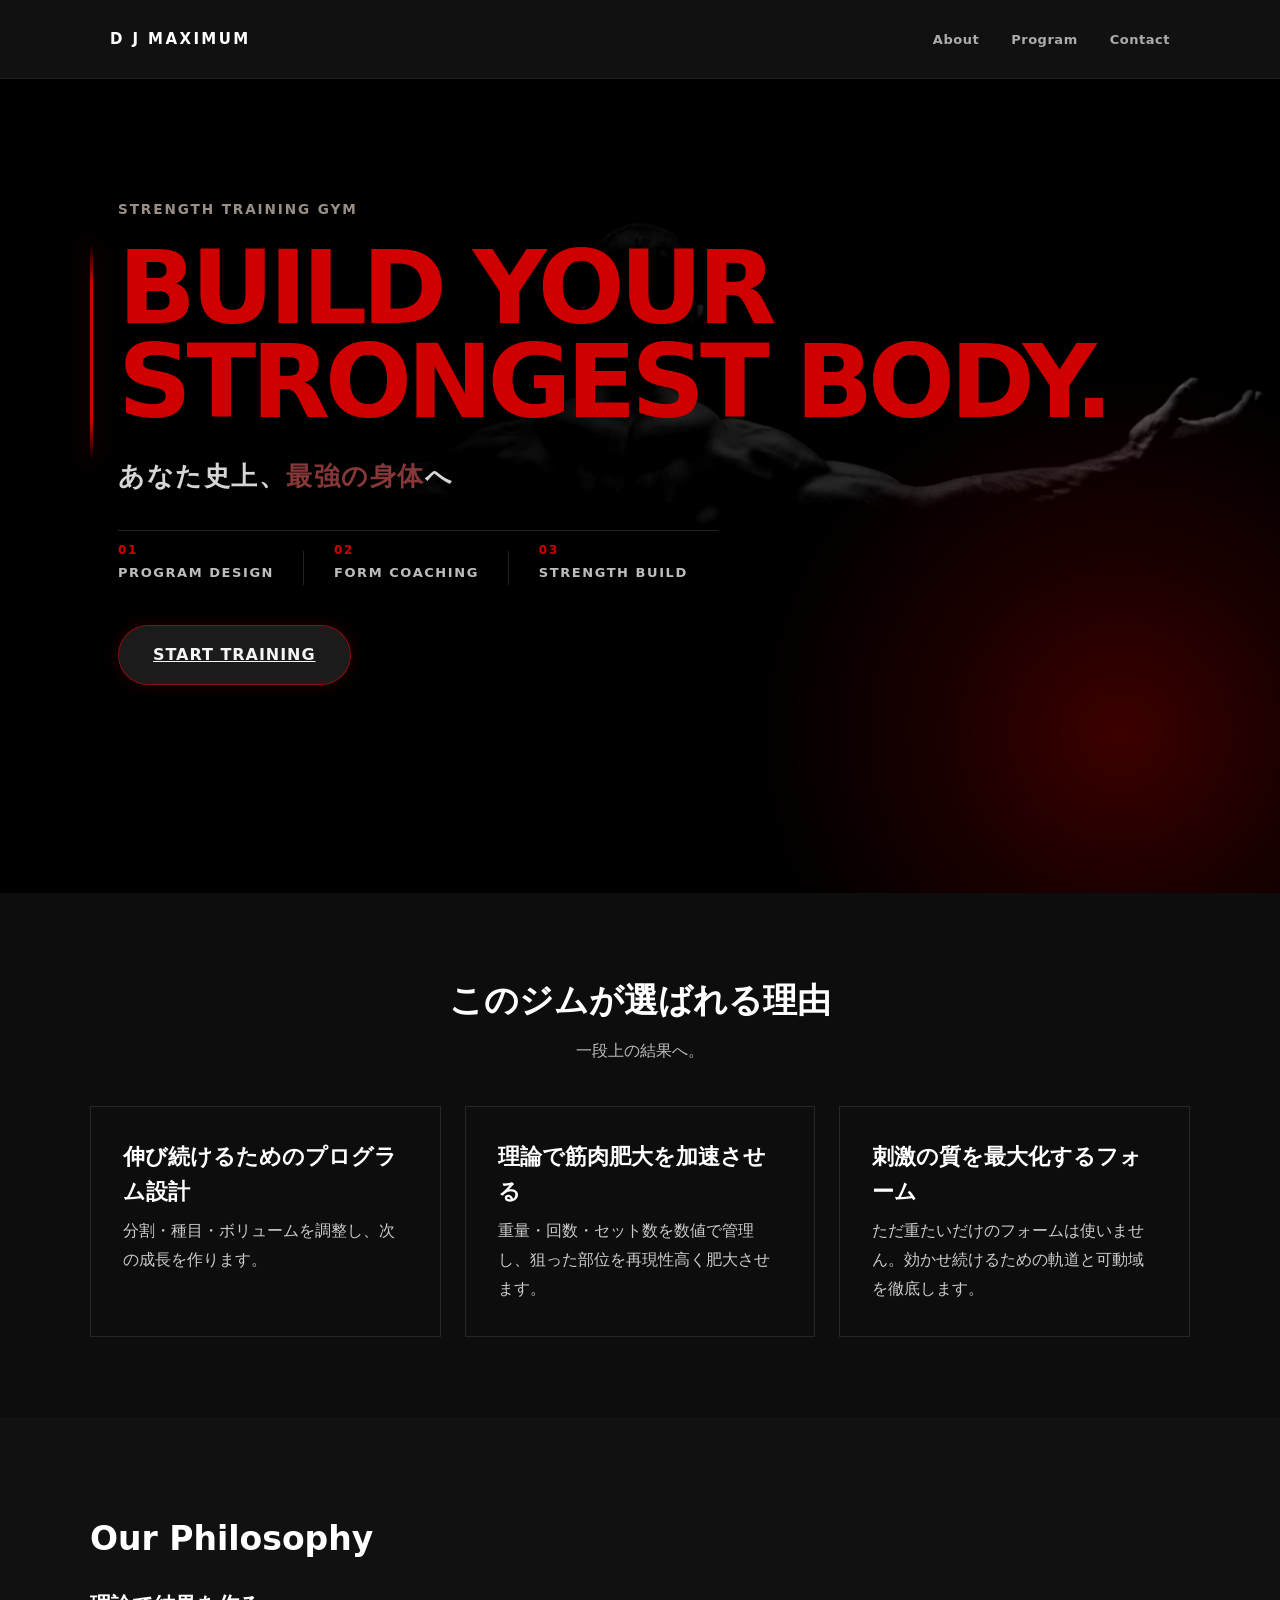
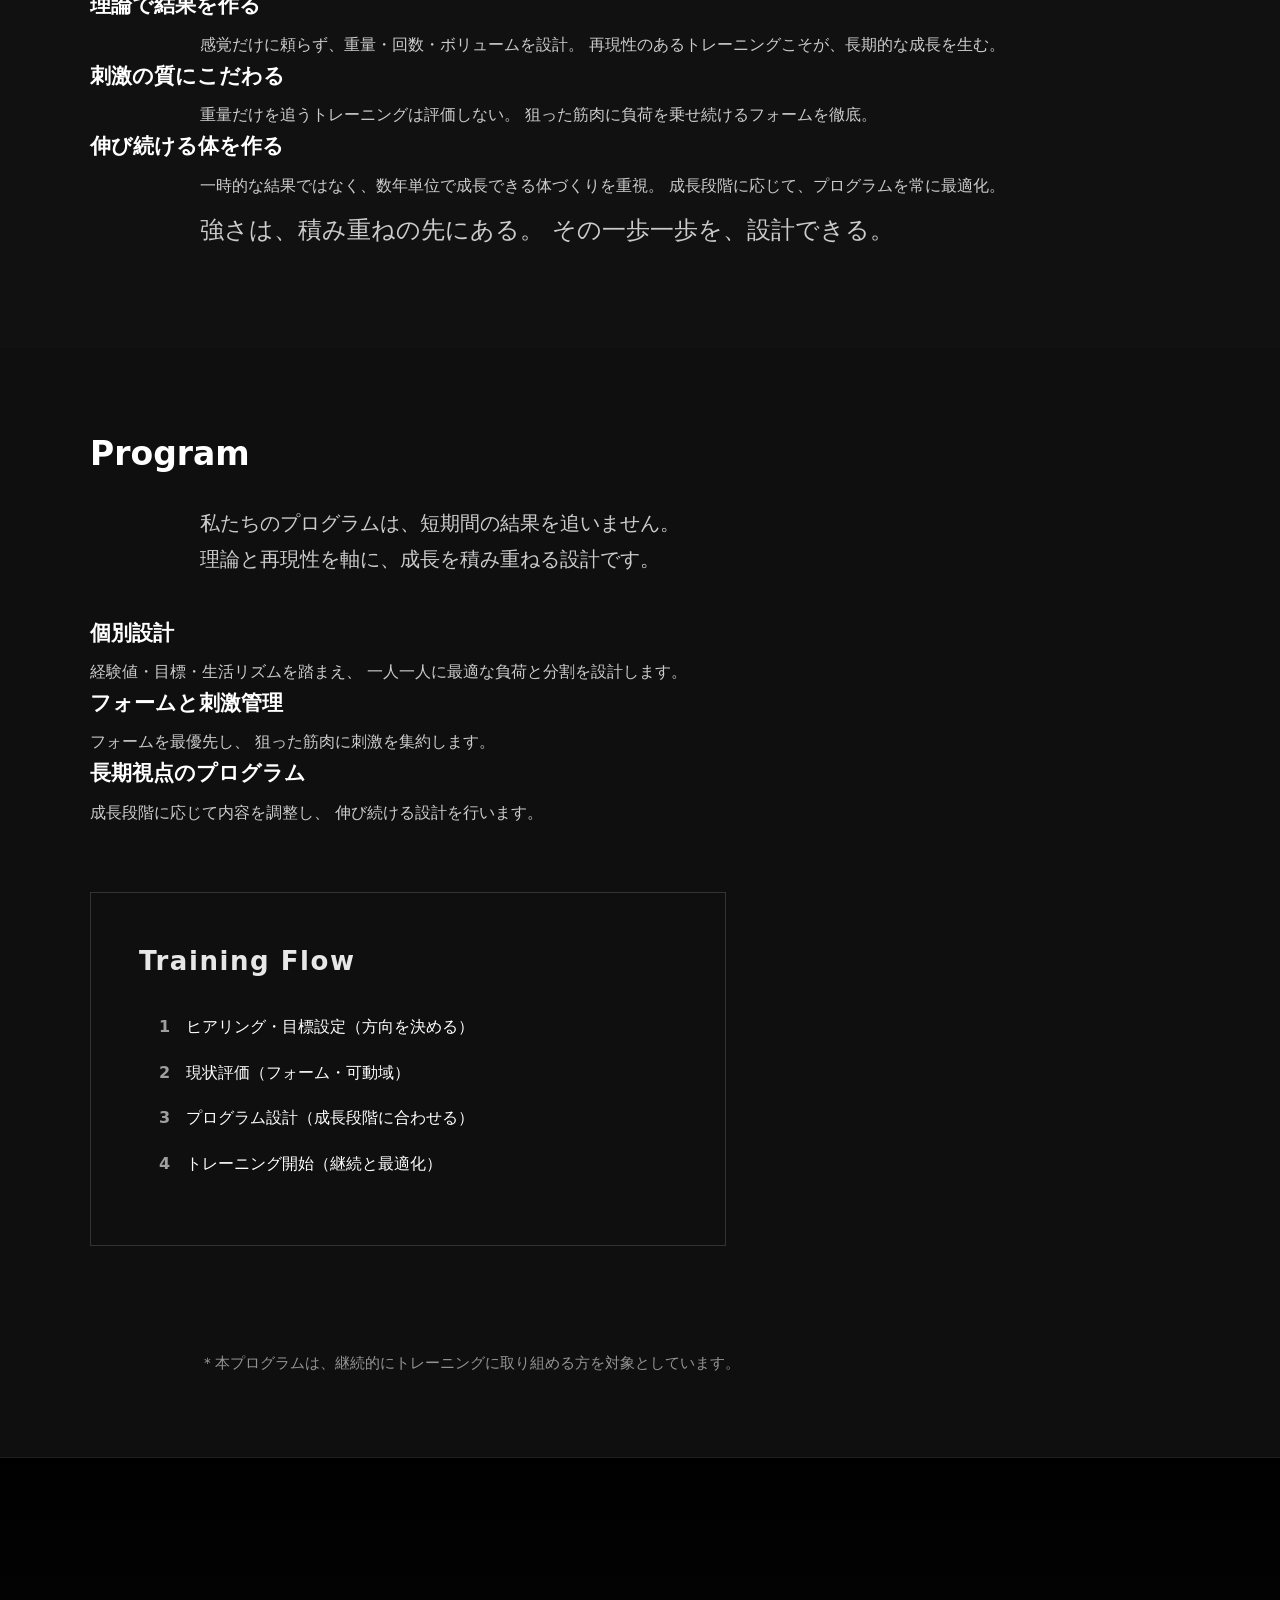
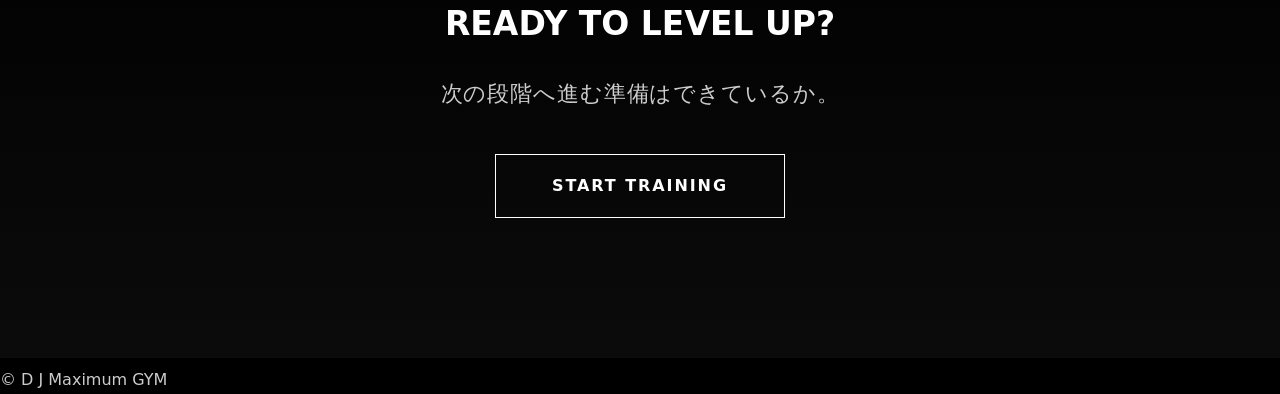
==== portfolio/WORKS/lp-01/index.html @ 60cbf364 "first deploy" ====
<!DOCTYPE html>
<html lang="ja">
<head>
    <meta charset="UTF-8">
    <title>D J Maximum</title>
    <link rel="stylesheet" href="style.css">
    <link rel="preconnect" href="https://fonts.googleapis.com">
    <link rel="preconnect" href="https://fonts.gstatic.com" crossorigin>
    <link href="https://fonts.googleapis.com/css2?family=Inter:wght@400;600;700&display=swap" rel="stylesheet">
    <meta name="viewport" content="width=device-width, initial-scale=1.0">


</head>
<body>

    <header class="header">
        <div class="header-inner">
            <a href="#" class="logo">D J MAXIMUM</a>

            <nav class="nav">
              <ul class="nav-list">
                  <li><a href="#about">About</a></li>
                  <li><a href="#program">Program</a></li>
                  <li><a href="#contact">Contact</a></li>
              </ul>
           </nav>
       </div>
   </header>
        

              <section class="hero">
                  <div class="hero-shadow"></div>

                  <div class="hero-inner">
                      <p class="hero-label">STRENGTH TRAINING GYM</p>
                      <h1 class="hero-title">
                          <span class="title-line title-line-01">BUILD YOUR</span>
                          <span class="title-line title-line-02">STRONGEST BODY.</span>
                      </h1>
                      <p class="hero-text">
                        あなた史上、<span>最強の身体</span>へ
                     </p>

                     <div class="hero-meta">
                         <div class="hero-meta-item">
                             <span>01</span>
                             <p>PROGRAM DESIGN</p>
                         </div>
                         <div class="hero-meta-item">
                              <span>02</span>
                              <p>FORM COACHING</p>
                         </div>
                         <div class="hero-meta-item">
                              <span>03</span>
                              <p>STRENGTH BUILD</p>
                         </div>
                      </div>
                     <a href="#program" class="hero-btn">START TRAINING</a>
                   </div>
              </section>
   
   
    <main class="main">
        <section class="feature">

            <h2 class="feature-title">このジムが選ばれる理由</h2>
            <p class="feature-lead">
                一段上の結果へ。
            </p>

            <div class="feature-items">
                <div class="feature-item">
                    <h3 class="feature-item-title">伸び続けるためのプログラム設計</h3>
                    <p class="feature-item-text">
                        分割・種目・ボリュームを調整し、次の成長を作ります。
                    </p>
                </div>
                 <div class="feature-item">
                    <h3 class="feature-item-title">理論で筋肉肥大を加速させる</h3>
                    <p class="feature-item-text">
                        重量・回数・セット数を数値で管理し、狙った部位を再現性高く肥大させます。
                    </p>
                </div>
                <div class="feature-item">
                    <h3 class="feature-item-title">刺激の質を最大化するフォーム</h3>
                    <p class="feature-item-text">
                        ただ重たいだけのフォームは使いません。効かせ続けるための軌道と可動域を徹底します。
                    </p>
                </div>
            </div>
        </section>
        <section class="about" id="about">
            <h2 class="about-title">
                Our Philosophy
            </h2>
            <h3 class="about-subtitle">理論で結果を作る</h3>
            <p>
                感覚だけに頼らず、重量・回数・ボリュームを設計。
                再現性のあるトレーニングこそが、長期的な成長を生む。
            </p>
            <h3 class="about-subtitle">刺激の質にこだわる </h3>
            <p>
                重量だけを追うトレーニングは評価しない。
                狙った筋肉に負荷を乗せ続けるフォームを徹底。
            </p>
            <h3 class="about-subtitle">伸び続ける体を作る</h3>
            <p>
                一時的な結果ではなく、数年単位で成長できる体づくりを重視。
                成長段階に応じて、プログラムを常に最適化。
            </p>
            <p class="about-end">
                強さは、積み重ねの先にある。 その一歩一歩を、設計できる。<br>
            </p>       
        </section>

        <section class="program" id="program">
                <h2 class="program-title">Program</h2>
                <p class="program-lead">
                    私たちのプログラムは、短期間の結果を追いません。<br>
                    理論と再現性を軸に、成長を積み重ねる設計です。
                </p>
            <div class="program-content">
                <div class="program-text">
                    <h3>個別設計</h3>
                    <p>
                        経験値・目標・生活リズムを踏まえ、
                        一人一人に最適な負荷と分割を設計します。
                    </p>

                    <h3>フォームと刺激管理</h3>
                    <p>
                        フォームを最優先し、
                        狙った筋肉に刺激を集約します。
                    </p>
                    <h3>長期視点のプログラム</h3>
                    <P>
                        成長段階に応じて内容を調整し、
                        伸び続ける設計を行います。
                    </P>   
                    <div class="program-flow">
                        <h3>Training Flow</h3>
                        <ol>
                            <li>ヒアリング・目標設定（方向を決める）</li>
                            <li>現状評価（フォーム・可動域）</li>
                            <li>プログラム設計（成長段階に合わせる）</li>
                            <li>トレーニング開始（継続と最適化）</li>
                        </ol>
                    </div>
                </div>
                <div class="program-visual">
                     <img src="https://tis-sports.com/wp-content/uploads/2021/02/edgar-chaparro-sHfo3WOgGTU-unsplash-1-scaled.jpg" alt="">
                </div>
            </div>  
            <p class="program-note">
                ＊本プログラムは、継続的にトレーニングに取り組める方を対象としています。<br>
                
            </p>
        </section>
        <section class="cta" id="contact">
            <h2 class="cta-title">READY TO LEVEL UP?</h2>
            <p class="cta-text">次の段階へ進む準備はできているか。</p>
            <a href="#" class="cta-button">START TRAINING</a>
        </section>

    </main>

    <footer>
        <p>&copy D J Maximum GYM</p>
    </footer>

</body>
</html>
---- portfolio/WORKS/lp-01/style.css ----
*{
    box-sizing: border-box;
    margin: 0;
    padding: 0;
}

html, body{
    width: 100%;
    overflow-x: hidden ;
}
:root{
  --bg-dark: #111;
  --text-main: #fff;
  --text-sub: #ccc;
  --accent: #fff;
}
body{
    margin: 0;
    line-height: 1.6;
    background-color: #fff;
    background: #000;
    color: var(--text-main);
    font-family: system-ui, -apple-system, BlinkMacSystemFont, "Segoe UI", sans-serif;
}

.header{
    background: #111;
    color: #fff;
    border-bottom: 1px solid rgba(255,255,255,0.06);
}

.header-inner{
    max-width: 1100px;
    margin: 0 auto;
    padding: 26px 20px;
    display: flex;
    align-items: center;
    justify-content: space-between;
}

.logo{
    color: #fff;
    text-decoration: none;
    font-size: 15px;
    font-weight: 800;
    letter-spacing: 0.16em;
}

.nav{
    margin: 0;
    padding: 0;
}

.nav-list{
    display: flex;
    gap: 32px;
    list-style: none;
    padding: 0;
    margin: 0;
}

.nav-list a{
    color: #fff;
    text-decoration: none;
    font-size: 13px;
    font-weight: 600;
    letter-spacing: 0.04em;
    opacity: 0.65;
    transition: 0.25s ease;
}

.nav-list a:hover{
    opacity: 1;
    color: #cf0000;
}

.hero {
    position: relative;
    overflow: hidden;
    min-height: calc(100vh - 86px);
    padding: 110px 20px;
    text-align: left;
    background: #000;
    isolation: isolate;
}

.hero::before{
    content: "";
    position: absolute;
    inset: 0;
    background:
      linear-gradient(90deg, rgba(0,0,0,.98) 0%, rgba(0,0,0,.86) 42%, rgba(0,0,0,.42) 100%),
      url("images/gym-hero.jpg") center right / cover no-repeat;
    opacity: 0;
    filter: brightness(0.65) contrast(1.08);
    transform: scale(1.14);
    animation: heroBgReveal 4.2s cubic-bezier(0.16, 1, 0.3, 1) forwards;
    z-index: -3;
}

@keyframes heroBgReveal{
    0%{
        opacity: 0;
        transform: scale(1.18);
        filter: brightness(0.35) contrast(1.15) blur(2px);
    }
    60%{
        opacity: 0.72;
        filter: brightness(0.52) contrast(1.12) blur(1px);
    }
    78%{
        opacity: 1;
        transform: scale(1.06);
        filter: brightness(0.68) contrast(1.12) blur(0);
    }
    100%{
        opacity: 1;
        transform: scale(1.04);
        filter: brightness(0.78) contrast(1.08) blur(0);
    }
}

.hero::after{
    content: "";
    position: absolute;
    right: -220px;
    bottom: -220px;
    width: 760px;
    height: 760px;
    background:
      radial-gradient(circle, rgba(207,0,0,0.29) 0%, rgba(207,0,0,0.13) 32%, transparent 68%);
    pointer-events: none;
    opacity: 0;
    transform: scale(0.55);
    filter: blur(4px);
    animation: redGlowRise 3.4s cubic-bezier(0.16, 1, 0.3, 1) 0.75s forwards;
    z-index: -1;
}

@keyframes redGlowRise{
    0%{
        opacity: 0;
        transform: scale(0.55);
        filter: blur(10px);
    }
    55%{
        opacity: 0.75;
    }
    100%{
        opacity: 1;
        transform: scale(1);
        filter: blur(2px);
    }
}

.hero-shadow{
    position: absolute;
    inset: 0;
    background:
      linear-gradient(to bottom, rgba(0,0,0,0.72) 0%, transparent 34%, rgba(0,0,0,0.72) 100%);
    opacity: 0;
    animation: shadowIn 2.8s ease-out 0.25s forwards;
    z-index: -2;
    pointer-events: none;
}

@keyframes shadowIn{
    to{
        opacity: 1;
    }
}

.hero-inner{
    position: relative;
    max-width: 1100px;
    margin: 0 auto;
    padding-left: 28px;
    z-index: 2;
}

.hero-inner::before{
    content: "";
    position: absolute;
    left: 0;
    top: 46px;
    width: 3px;
    height: clamp(140px, 17vw, 220px);
    background: linear-gradient(to bottom, transparent, #cf0000 18%, #cf0000 82%, transparent);
    transform-origin: top;
    transform: scaleY(0);
    opacity: 0;
    box-shadow: 0 0 22px rgba(207,0,0,0.45);
    animation: lineIgnite 1.55s cubic-bezier(0.16, 1, 0.3, 1) 1.65s forwards;
}

@keyframes lineIgnite{
    0%{
        opacity: 0;
        transform: scaleY(0);
    }
    35%{
        opacity: 1;
    }
    100%{
        opacity: 1;
        transform: scaleY(1);
    }
}

.hero-title{
    font-size: clamp(3rem, 8vw, 6.5rem);
    line-height: 0.92;
    letter-spacing: -0.055em;
    font-weight: 800;
    overflow: hidden;
}

.title-line{
    display: block;
    overflow: hidden;
    opacity: 0;
    transform: translateY(110%);
    animation: titleReveal 1.35s cubic-bezier(0.16, 1, 0.3, 1) forwards;
}

.title-line-01{
    color: #fff;
    animation-delay: 2.45s;
}

.title-line-02{
    color: #cf0000;
    animation-delay: 2.82s;
}

@keyframes titleReveal{
    0%{
        opacity: 0;
        transform: translateY(110%);
        filter: blur(4px);
    }
    55%{
        opacity: 1;
    }
    100%{
        opacity: 1;
        transform: translateY(0);
        filter: blur(0);
    }
}

.hero-label {
    color: #9a8f86;
    font-size: 0.85rem;
    font-weight: 700;
    letter-spacing: 0.14em;
    margin-bottom: 20px;
}

.hero h1 {
    font-size: clamp(3rem, 8vw, 6.5rem);
    line-height: 0.92;
    letter-spacing: -0.05em;
    font-weight: 800;
}

.hero h1 span {
    color: #cf0000;
}

.hero-text{
    margin-top: 30px;
    max-width: 620px;
    color: rgba(255,255,255,0.84);
    font-size: clamp(1.2rem, 2vw, 1.7rem);
    line-height: 1.35;
    font-weight: 700;
    letter-spacing: 0.06em;
}

.hero-text span{
    color: rgba(139, 57, 57, 0.96);
}
 

.hero-meta{
    display: grid;
    grid-template-columns: repeat(3, auto);
    gap: 30px;
    margin-top: 36px;
    width: fit-content;
    max-width: 100%;
    padding-top: 18px;
    border-top: 1px solid rgba(255,255,255,0.14);
}

.hero-meta-item{
    position: relative;
    padding-right: 30px;
    transform: translateY(-8px);
}

.hero-meta-item:not(:last-child)::after{
    content: "";
    position: absolute;
    top: 10px;
    right: 0;
    width: 1px;
    height: 34px;
    background: rgba(255,255,255,0.13);
}

.hero-meta-item span{
    display: block;
    margin-bottom: 7.5px;
    color: #cf0000;
    font-size: 12px;
    font-weight: 800;
    letter-spacing: 0.14em;
}

.hero-meta-item p{
    margin: 0;
    color: rgba(255,255,255,0.74);
    font-size: 13px;
    font-weight: 800;
    letter-spacing: 0.12em;
    line-height: 1.35;
    margin-top: -4px;
}

.hero-btn {
    display: inline-block;
    margin-top: 36px;
    padding: 16px 34px;
    border-radius: 999px;
    background: rgba(31, 31, 31, 0.9);
    color: #f5f5f5;
    border: 1px solid rgba(202, 5, 5, 0.65);
    font-weight: 800;
    letter-spacing: 0.06em;
    transition: 0.3s ease;
    box-shadow: 0 0 18px rgba(202, 5, 5, 0.18);
}

.hero-btn:hover {
    transform: translateY(-3px);
    background: #ca0505;
    border-color: #ca0505;
    box-shadow: 0 0 28px rgba(202, 5, 5, 0.45);
}

.hero-label,
.hero-text,
.hero-meta,
.hero-btn{
    opacity: 0;
    transform: translateY(26px);
    filter: blur(4px);
    animation: cinematicFadeUp 1.25s cubic-bezier(0.16, 1, 0.3, 1) forwards;
}

.hero-label{
    animation-delay: 2.05s;
}

.hero-text{
    animation-delay: 3.45s;
}

.hero-meta{
    animation-delay: 3.85s;
}

.hero-btn{
    animation-delay: 4.25s;
}

@keyframes cinematicFadeUp{
    0%{
        opacity: 0;
        transform: translateY(26px);
        filter: blur(4px);
    }
    100%{
        opacity: 1;
        transform: translateY(0);
        filter: blur(0);
    }
}

.feature{
    padding: 80px 20px;
    background-color: #111;
    color: #fff;
    background: #0d0d0d;
}

.feature-title{
    font-size: 34px;
    text-align: center;
    margin-bottom: 10px;
}

.feature-lead{
    text-align: center;
    color: #bbb;
    margin-bottom: 40px;
}
.feature-item-title{
    font-size: 22px;
    margin-bottom: 8px;
    font-weight: 600;
}
.feature-item-text{
    color: #ccc;
}
.feature-items{
    display: flex;
    gap: 24px;
    max-width: 1100px;
    margin: 0 auto;
}
.feature-item{
    flex: 1;
    border: 1px solid rgba(255,255,255,0.1);
    padding: 32px;
    transition: all 0.25s ease;
}
.feature-item:hover{
    transform: translateY(-6px);
    background: rgba(255,255,255,0.03);
}

section{
    padding: 96px 20px;
    overflow: hidden;
    margin: 0;
}

section>*{
    max-width: 1100px;
    margin-left: auto;
    margin-right: auto;
}


section h2{
    margin-top: 0;
}

h1{
    font-size: clamp(40px, 6vw, 72px);
    letter-spacing: 0.02em;
}

h2{
    font-size: 33px;
    margin-bottom: 24px;
    margin-top: 8px;
}
h3{
    font-size: 21px;
    margin-bottom: 8px;
}
p{
    line-height: 1.8;
    color: var(--text-sub);
    margin-top: 8px;
}
.about{
    background-color: #111;
    color: #fff;
    background: #111;
}
.program{
    background-color: #111;
    color: #fff;
    padding: 80px 20px;
    overflow: hidden;
    background: #0f0f0f;
}

.program h2{
    margin-top: 0;
}

.program>*:last-child{
    margin-bottom: 0;
}


.about-lead,
.program-lead{
    font-size: 20px;
    margin-bottom: 40px;
}
.about-end{
    font-size: 24px;
}

.program-note{
    margin-top: 40px;
    font-size: 15px;
    opacity: 0.7;
}

.about p,
.program p{
    max-width: 880px;
}

.program-flow{
    margin-top: 64px;
    padding: 48px;
    border: 1px solid rgba(255,255,255,0.15);
    margin-bottom: 64px;
}
.program-flow h3{
    font-size: 26px;
    margin-bottom: 32px;
    letter-spacing: 0.06em;
    opacity: 0.9;
}

.program-flow ol{
    list-style: none;
    padding-left: 20px;
    margin: 0;
    counter-reset: step;

}
.program-flow li{
    display: flex;
    gap: 16px;
    margin-bottom: 20px;
    line-height: 1.6;
    counter-increment: step;
}
.program-flow li::before{
    content: counter(step);
    font-weight: bold;
    opacity: 0.6;
}

.program-content{
    display: grid;
    grid-template-columns: 1.2fr 0.8fr;
    gap: 40px;
}

.program-visual{
    width: 100%;
    height: auto;
    filter: grayscale(100%);
    opacity: 0.55;
}

.program-visual img{
    width: 100%;
    max-width: 420px;
    margin-left: auto;
    filter: grayscale(100%);
    opacity: 0.65;
}


.cta{
    background: linear-gradient(to bottom, #000, #0b0b0b);
    text-align: center;
    padding: 140px 20px;
    border-top: 1px solid rgba(255,255,255,0.08);
}

.cta-text{
    font-size: 22px;
    margin-bottom: 40px;
    letter-spacing: 0.04em;
}

.cta-button{
    display: inline-block;
    padding: 18px 56px;
    border: 1px solid #fff;
    color: #fff;
    text-decoration: none;
    font-weight: 700;
    letter-spacing: 0.12em;
    transition: all 0.25s ease;
}

.cta-button:hover{
    background-color: #fff;
    color: #000;
    transform: translateY(-3px);
    box-shadow: 0 10px 30px rgba(255,255,255,0.15);
}



@media(max-width:768px){
    
    .header-inner{
        padding: 22px 20px;
    }

    .logo{
        font-size: 13px;
        letter-spacing: 0.12em;
    }

    .nav-list{
        gap: 18px;
    }

    .nav-list a{
        font-size: 12px;
    }


    .feature-items{
        flex-direction: column;
    }
    .feature-item{
        width:100%;
    }
    .hero-title{
        font-size: 36px ;
    }
    .program-content{
        grid-template-columns: 1fr;
    }
    .program-visual{
        display: none;
    }


    html{
    scroll-behavior: smooth;
    }
    #about,
    #program,
    #contact{
      scroll-margin-top: 120px;
    }

}
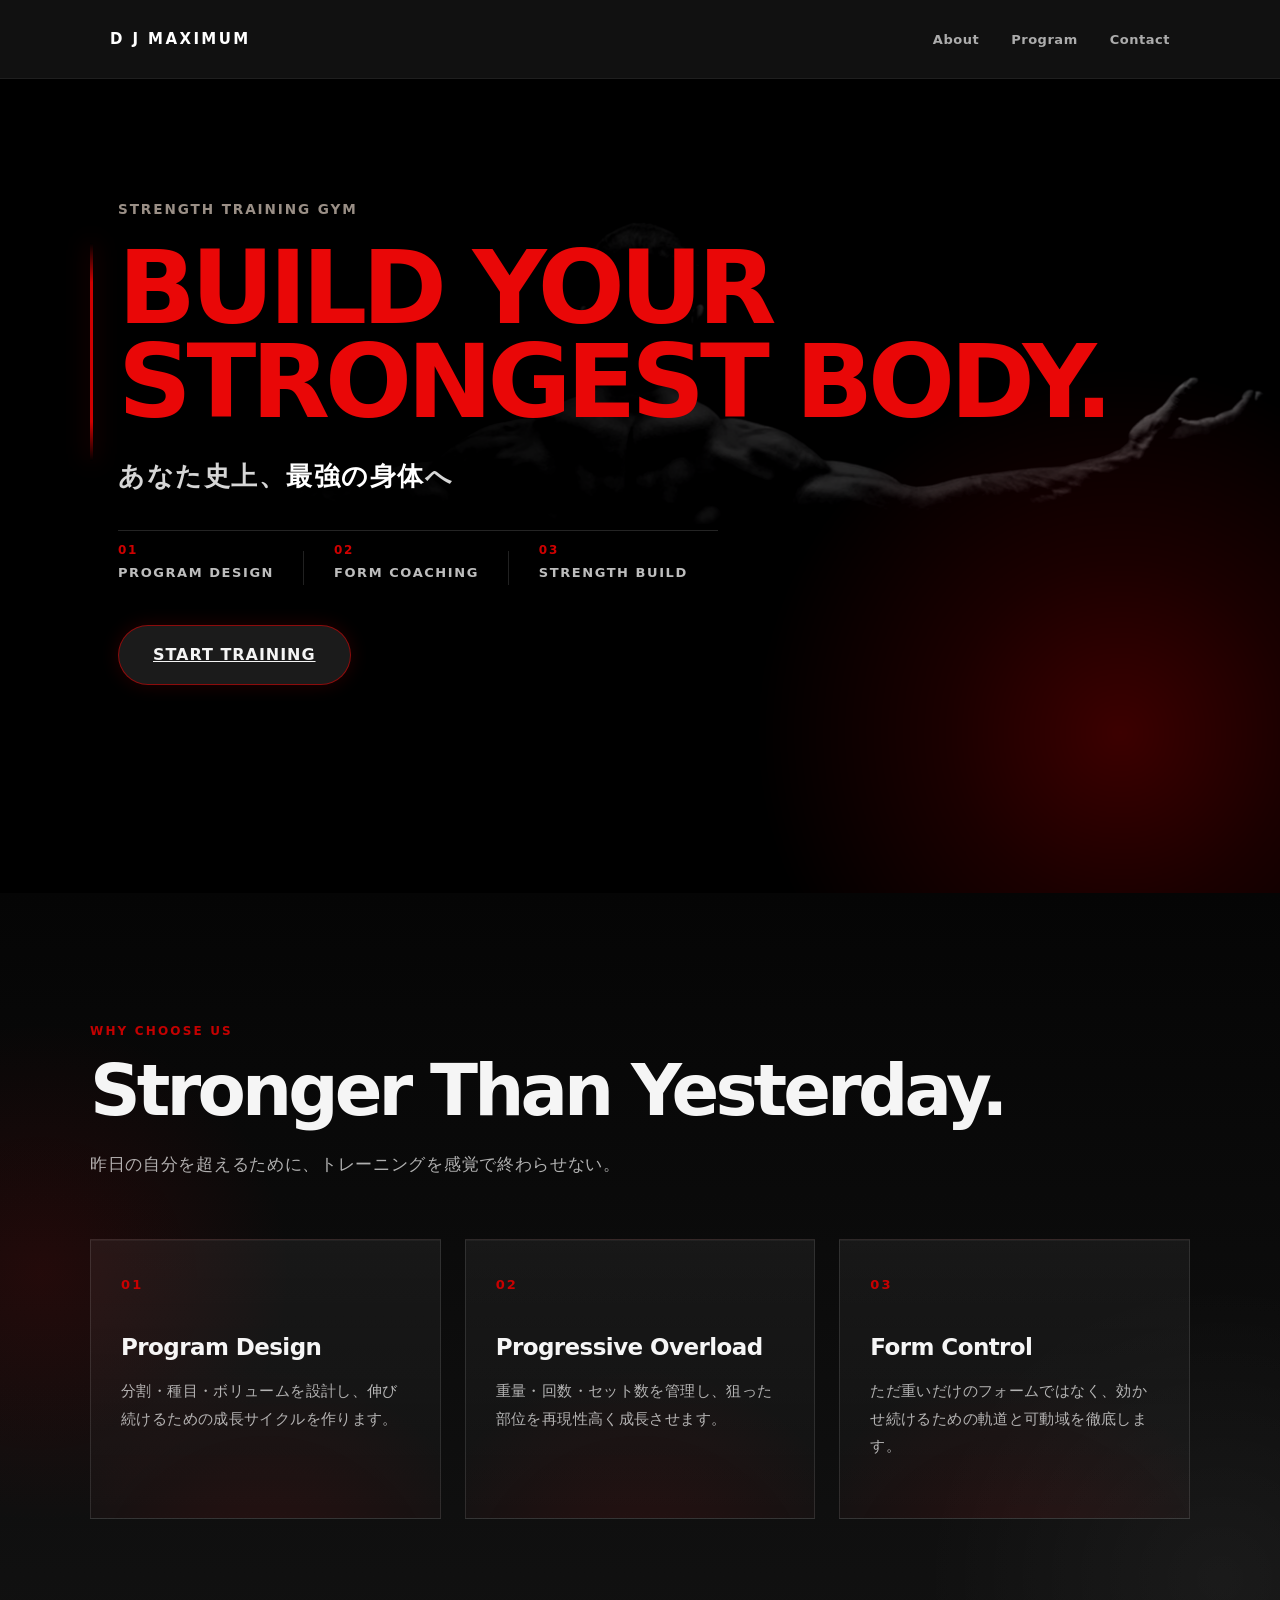
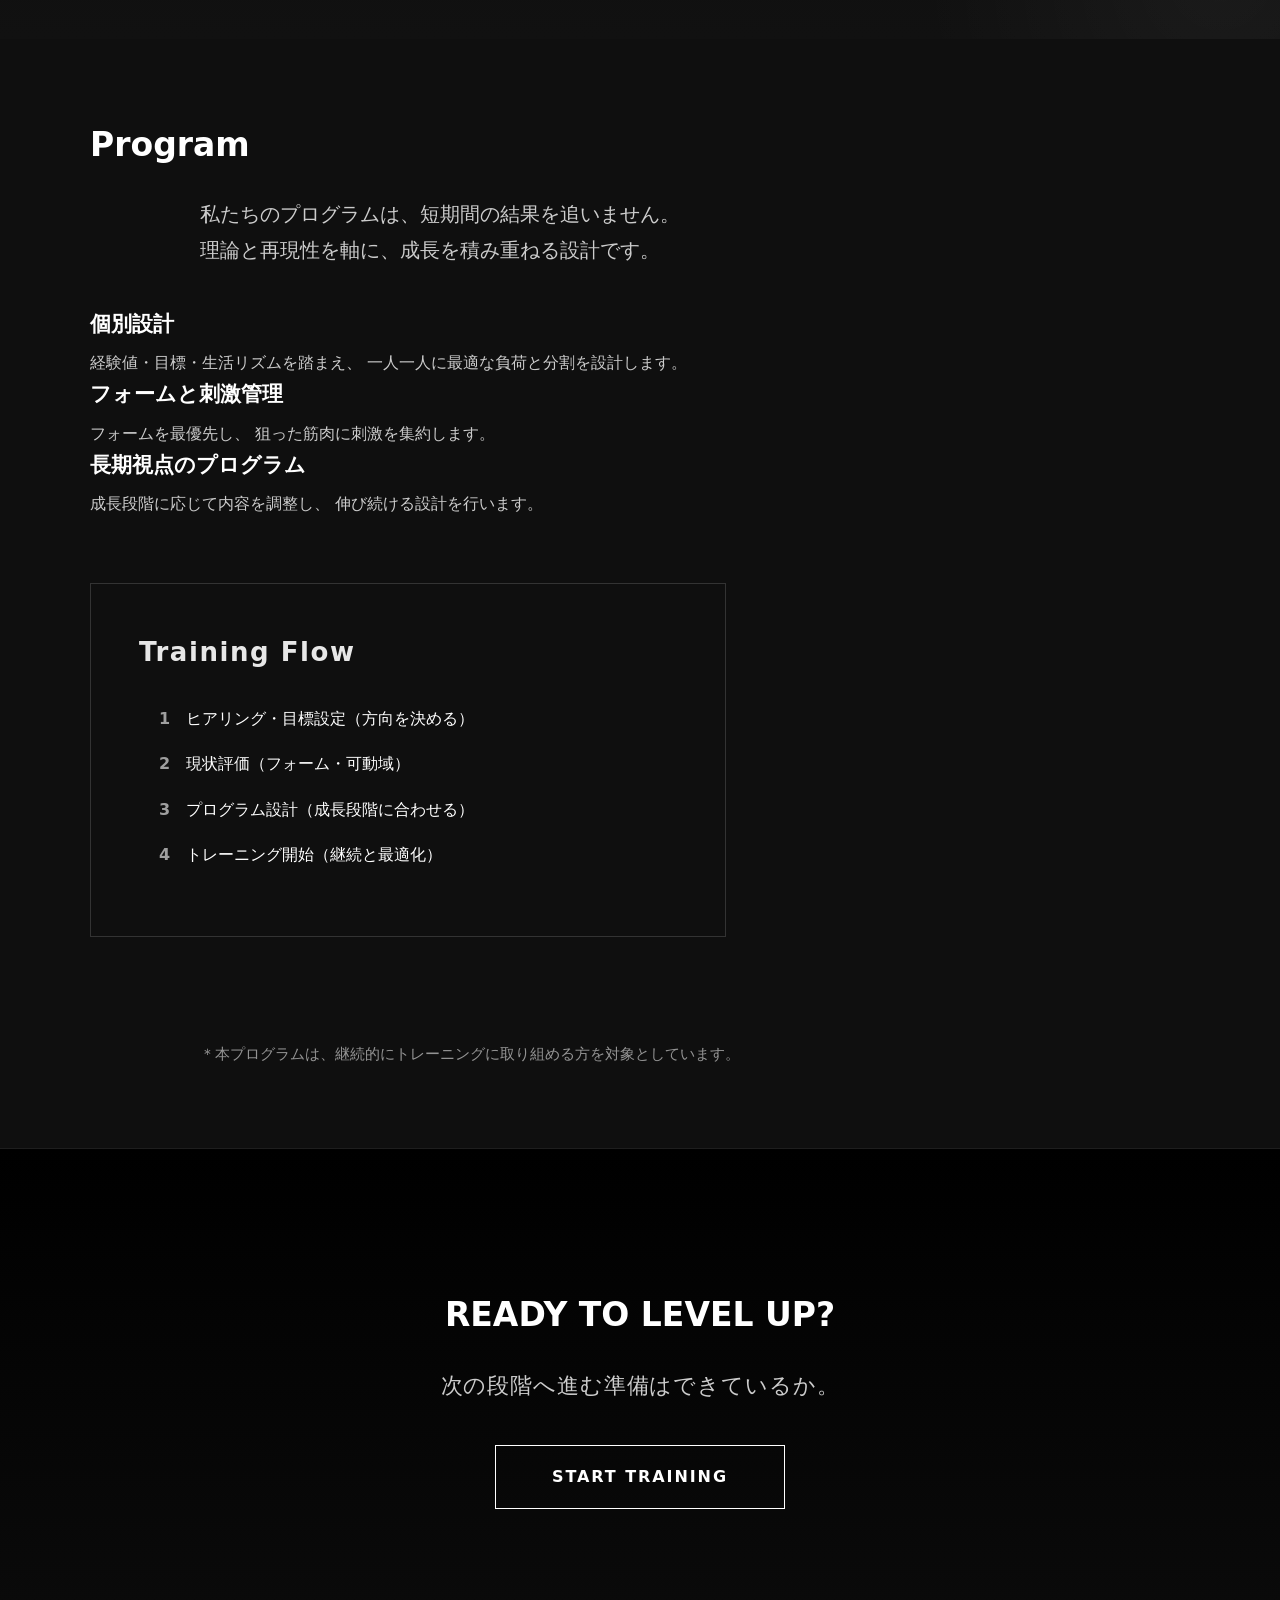
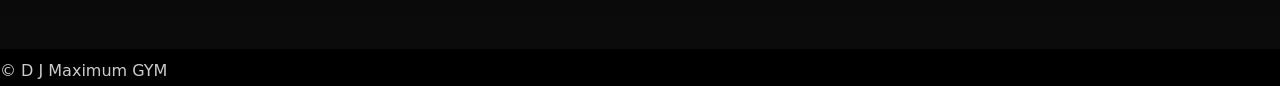
==== commit c57b9fe7: "update feature section" ====
--- a/portfolio/WORKS/lp-01/index.html
+++ b/portfolio/WORKS/lp-01/index.html
@@ -61,56 +61,43 @@
    
    
     <main class="main">
+        
         <section class="feature">
 
-            <h2 class="feature-title">このジムが選ばれる理由</h2>
-            <p class="feature-lead">
-                一段上の結果へ。
-            </p>
+             <div class="feature-heading">
+                 <p class="section-label">WHY CHOOSE US</p>
+                 <h2 class="feature-title">Stronger Than Yesterday.</h2>
+                 <p class="feature-lead">
+                   昨日の自分を超えるために、トレーニングを感覚で終わらせない。
+                 </p>
+            </div>
 
-            <div class="feature-items">
-                <div class="feature-item">
-                    <h3 class="feature-item-title">伸び続けるためのプログラム設計</h3>
-                    <p class="feature-item-text">
-                        分割・種目・ボリュームを調整し、次の成長を作ります。
-                    </p>
-                </div>
-                 <div class="feature-item">
-                    <h3 class="feature-item-title">理論で筋肉肥大を加速させる</h3>
-                    <p class="feature-item-text">
-                        重量・回数・セット数を数値で管理し、狙った部位を再現性高く肥大させます。
-                    </p>
-                </div>
-                <div class="feature-item">
-                    <h3 class="feature-item-title">刺激の質を最大化するフォーム</h3>
-                    <p class="feature-item-text">
-                        ただ重たいだけのフォームは使いません。効かせ続けるための軌道と可動域を徹底します。
-                    </p>
-                </div>
-            </div>
-        </section>
-        <section class="about" id="about">
-            <h2 class="about-title">
-                Our Philosophy
-            </h2>
-            <h3 class="about-subtitle">理論で結果を作る</h3>
-            <p>
-                感覚だけに頼らず、重量・回数・ボリュームを設計。
-                再現性のあるトレーニングこそが、長期的な成長を生む。
-            </p>
-            <h3 class="about-subtitle">刺激の質にこだわる </h3>
-            <p>
-                重量だけを追うトレーニングは評価しない。
-                狙った筋肉に負荷を乗せ続けるフォームを徹底。
-            </p>
-            <h3 class="about-subtitle">伸び続ける体を作る</h3>
-            <p>
-                一時的な結果ではなく、数年単位で成長できる体づくりを重視。
-                成長段階に応じて、プログラムを常に最適化。
-            </p>
-            <p class="about-end">
-                強さは、積み重ねの先にある。 その一歩一歩を、設計できる。<br>
-            </p>       
+             <div class="feature-items">
+                    <div class="feature-item">
+                      <span class="feature-number">01</span>
+                      <h3 class="feature-item-title">Program Design</h3>
+                      <p class="feature-item-text">
+                        分割・種目・ボリュームを設計し、伸び続けるための成長サイクルを作ります。
+                      </p>
+                   </div>
+
+                    <div class="feature-item">
+                       <span class="feature-number">02</span>
+                        <h3 class="feature-item-title">Progressive Overload</h3>
+                        <p class="feature-item-text">
+                            重量・回数・セット数を管理し、狙った部位を再現性高く成長させます。
+                       </p>
+                    </div>
+
+                    <div class="feature-item">
+                        <span class="feature-number">03</span>
+                        <h3 class="feature-item-title">Form Control</h3>
+                       <p class="feature-item-text">
+                        ただ重いだけのフォームではなく、効かせ続けるための軌道と可動域を徹底します。
+                       </p>
+                    </div>
+             </div>
+
         </section>
 
         <section class="program" id="program">
--- a/portfolio/WORKS/lp-01/style.css
+++ b/portfolio/WORKS/lp-01/style.css
@@ -265,7 +265,7 @@
 }
 
 .hero h1 span {
-    color: #cf0000;
+    color: #e90707;
 }
 
 .hero-text{
@@ -279,7 +279,7 @@
 }
 
 .hero-text span{
-    color: rgba(139, 57, 57, 0.96);
+    color: #fff;
 }
  
 
@@ -389,54 +389,203 @@
     }
 }
 
+/* =========================
+   Feature Section
+========================= */
+
 .feature{
-    padding: 80px 20px;
-    background-color: #111;
+    position: relative;
+    padding: 120px 20px;
+    background:
+      linear-gradient(to bottom, #050505 0%, #0b0b0b 48%, #111 100%);
     color: #fff;
-    background: #0d0d0d;
+    overflow: hidden;
+}
+
+/* セクション全体の奥に薄い赤い熱 */
+.feature::before{
+    content: "";
+    position: absolute;
+    left: -220px;
+    top: 120px;
+    width: 520px;
+    height: 520px;
+    background: radial-gradient(circle, rgba(207,0,0,0.12), transparent 68%);
+    pointer-events: none;
+    z-index: 0;
+}
+
+/* 下側にうっすら煙っぽい奥行き */
+.feature::after{
+    content: "";
+    position: absolute;
+    right: -260px;
+    bottom: -260px;
+    width: 640px;
+    height: 640px;
+    background: radial-gradient(circle, rgba(255,255,255,0.045), transparent 66%);
+    pointer-events: none;
+    z-index: 0;
+}
+
+.feature-heading,
+.feature-items{
+    position: relative;
+    z-index: 1;
+}
+
+.feature-heading{
+    max-width: 1100px;
+    margin: 0 auto 58px;
+}
+
+.section-label{
+    color: rgba(207,0,0,0.95);
+    font-size: 12px;
+    font-weight: 900;
+    letter-spacing: 0.18em;
+    margin-bottom: 16px;
+    text-transform: uppercase;
 }
 
 .feature-title{
-    font-size: 34px;
-    text-align: center;
-    margin-bottom: 10px;
+    color: rgba(255,255,255,0.96);
+    font-size: clamp(2.6rem, 5.5vw, 5rem);
+    line-height: 0.95;
+    letter-spacing: -0.055em;
+    font-weight: 900;
+    margin-bottom: 24px;
 }
 
 .feature-lead{
-    text-align: center;
-    color: #bbb;
-    margin-bottom: 40px;
-}
-.feature-item-title{
-    font-size: 22px;
-    margin-bottom: 8px;
-    font-weight: 600;
-}
-.feature-item-text{
-    color: #ccc;
-}
+    max-width: 640px;
+    color: rgba(255,255,255,0.68);
+    font-size: clamp(1rem, 1.35vw, 1.15rem);
+    line-height: 1.85;
+    letter-spacing: 0.04em;
+}
+
 .feature-items{
-    display: flex;
+    display: grid;
+    grid-template-columns: repeat(3, 1fr);
     gap: 24px;
     max-width: 1100px;
     margin: 0 auto;
 }
+
 .feature-item{
-    flex: 1;
-    border: 1px solid rgba(255,255,255,0.1);
-    padding: 32px;
-    transition: all 0.25s ease;
-}
+    position: relative;
+    overflow: hidden;
+    min-height: 280px;
+    padding: 38px 30px 34px;
+    border: 1px solid rgba(255,255,255,0.11);
+    background:
+      linear-gradient(180deg, rgba(255,255,255,0.055), rgba(255,255,255,0.012)),
+      radial-gradient(circle at 50% 130%, rgba(207,0,0,0.13), transparent 58%);
+    box-shadow: inset 0 1px 0 rgba(255,255,255,0.045);
+    transition:
+      transform 0.5s cubic-bezier(0.16, 1, 0.3, 1),
+      border-color 0.5s cubic-bezier(0.16, 1, 0.3, 1),
+      box-shadow 0.5s cubic-bezier(0.16, 1, 0.3, 1),
+      background 0.5s cubic-bezier(0.16, 1, 0.3, 1);
+}
+
+/* カード上部の細い光 */
+.feature-item .feature-number,
+.feature-item-title,
+.feature-item-text{
+    position: relative;
+    z-index: 2;
+}
+
+.feature-item::before{
+    content: "";
+    position: absolute;
+    inset: 0;
+    background:
+      linear-gradient(
+        120deg,
+        transparent 0%,
+        transparent 34%,
+        rgba(255,255,255,0.10) 48%,
+        transparent 64%,
+        transparent 100%
+      );
+    transform: translateX(-130%);
+    transition: transform 0.85s cubic-bezier(0.16, 1, 0.3, 1);
+    pointer-events: none;
+    z-index: 1;
+}
+
+/* 下から立ち上がる赤い熱 */
+.feature-item::after{
+    content: "";
+    position: absolute;
+    left: 18px;
+    right: 18px;
+    bottom: -90px;
+    height: 160px;
+    background: radial-gradient(circle, rgba(207,0,0,0.24), transparent 70%);
+    opacity: 0;
+    filter: blur(2px);
+    transition:
+      opacity 0.5s ease,
+      transform 0.5s cubic-bezier(0.16, 1, 0.3, 1);
+    transform: translateY(18px) scale(0.94);
+    pointer-events: none;
+    z-index: 1;
+}
+
 .feature-item:hover{
-    transform: translateY(-6px);
-    background: rgba(255,255,255,0.03);
-}
-
-section{
-    padding: 96px 20px;
-    overflow: hidden;
-    margin: 0;
-}
+    transform: translateY(-10px) scale(1.015);
+    border-color: rgba(207,0,0,0.46);
+    background:
+      linear-gradient(180deg, rgba(255,255,255,0.07), rgba(255,255,255,0.016)),
+      radial-gradient(circle at 50% 125%, rgba(207,0,0,0.18), transparent 58%);
+    box-shadow:
+      0 30px 90px rgba(0,0,0,0.48),
+      0 0 36px rgba(207,0,0,0.12),
+      inset 0 1px 0 rgba(255,255,255,0.08);
+}
+
+.feature-item:hover::before{
+    transform: translateX(130%);
+}
+
+.feature-item:hover::after{
+    opacity: 1;
+    transform: translateY(0) scale(1);
+}
+
+.feature-number{
+    display: block;
+    margin-bottom: 42px;
+    color: rgba(207,0,0,0.96);
+    font-size: 13px;
+    font-weight: 900;
+    letter-spacing: 0.16em;
+    line-height: 1;
+}
+
+.feature-item-title{
+    color: rgba(255,255,255,0.96);
+    font-size: 23px;
+    font-weight: 850;
+    letter-spacing: -0.025em;
+    line-height: 1.25;
+    margin-bottom: 16px;
+}
+
+.feature-item-text{
+    color: rgba(255,255,255,0.68);
+    font-size: 15px;
+    line-height: 1.85;
+    letter-spacing: 0.025em;
+}
+
+
+
+
 
 section>*{
     max-width: 1100px;
@@ -618,15 +767,83 @@
     }
 
 
-    .feature-items{
-        flex-direction: column;
-    }
-    .feature-item{
-        width:100%;
-    }
+   
+    
     .hero-title{
         font-size: 36px ;
     }
+
+  
+    .feature{
+        padding: 92px 20px;
+    }
+
+    .feature::before{
+        left: -260px;
+        top: 80px;
+        width: 480px;
+        height: 480px;
+    }
+
+    .feature::after{
+        right: -300px;
+        bottom: -300px;
+        width: 560px;
+        height: 560px;
+    }
+
+    .feature-heading{
+        margin-bottom: 42px;
+    }
+
+    .section-label{
+        font-size: 11px;
+        margin-bottom: 14px;
+        letter-spacing: 0.16em;
+    }
+
+    .feature-title{
+        font-size: clamp(2.4rem, 12vw, 3.8rem);
+        line-height: 0.98;
+        letter-spacing: -0.045em;
+        margin-bottom: 20px;
+    }
+
+    .feature-lead{
+        max-width: 100%;
+        font-size: 0.98rem;
+        line-height: 1.8;
+    }
+
+    .feature-items{
+        grid-template-columns: 1fr;
+        gap: 18px;
+    }
+
+    .feature-item{
+        min-height: auto;
+        padding: 32px 24px 30px;
+    }
+
+    .feature-item:hover{
+        transform: translateY(-6px) scale(1.01);
+    }
+
+    .feature-number{
+        margin-bottom: 30px;
+        font-size: 12px;
+    }
+
+    .feature-item-title{
+        font-size: 21px;
+        line-height: 1.3;
+    }
+
+    .feature-item-text{
+        font-size: 14.5px;
+        line-height: 1.8;
+    }
+
     .program-content{
         grid-template-columns: 1fr;
     }
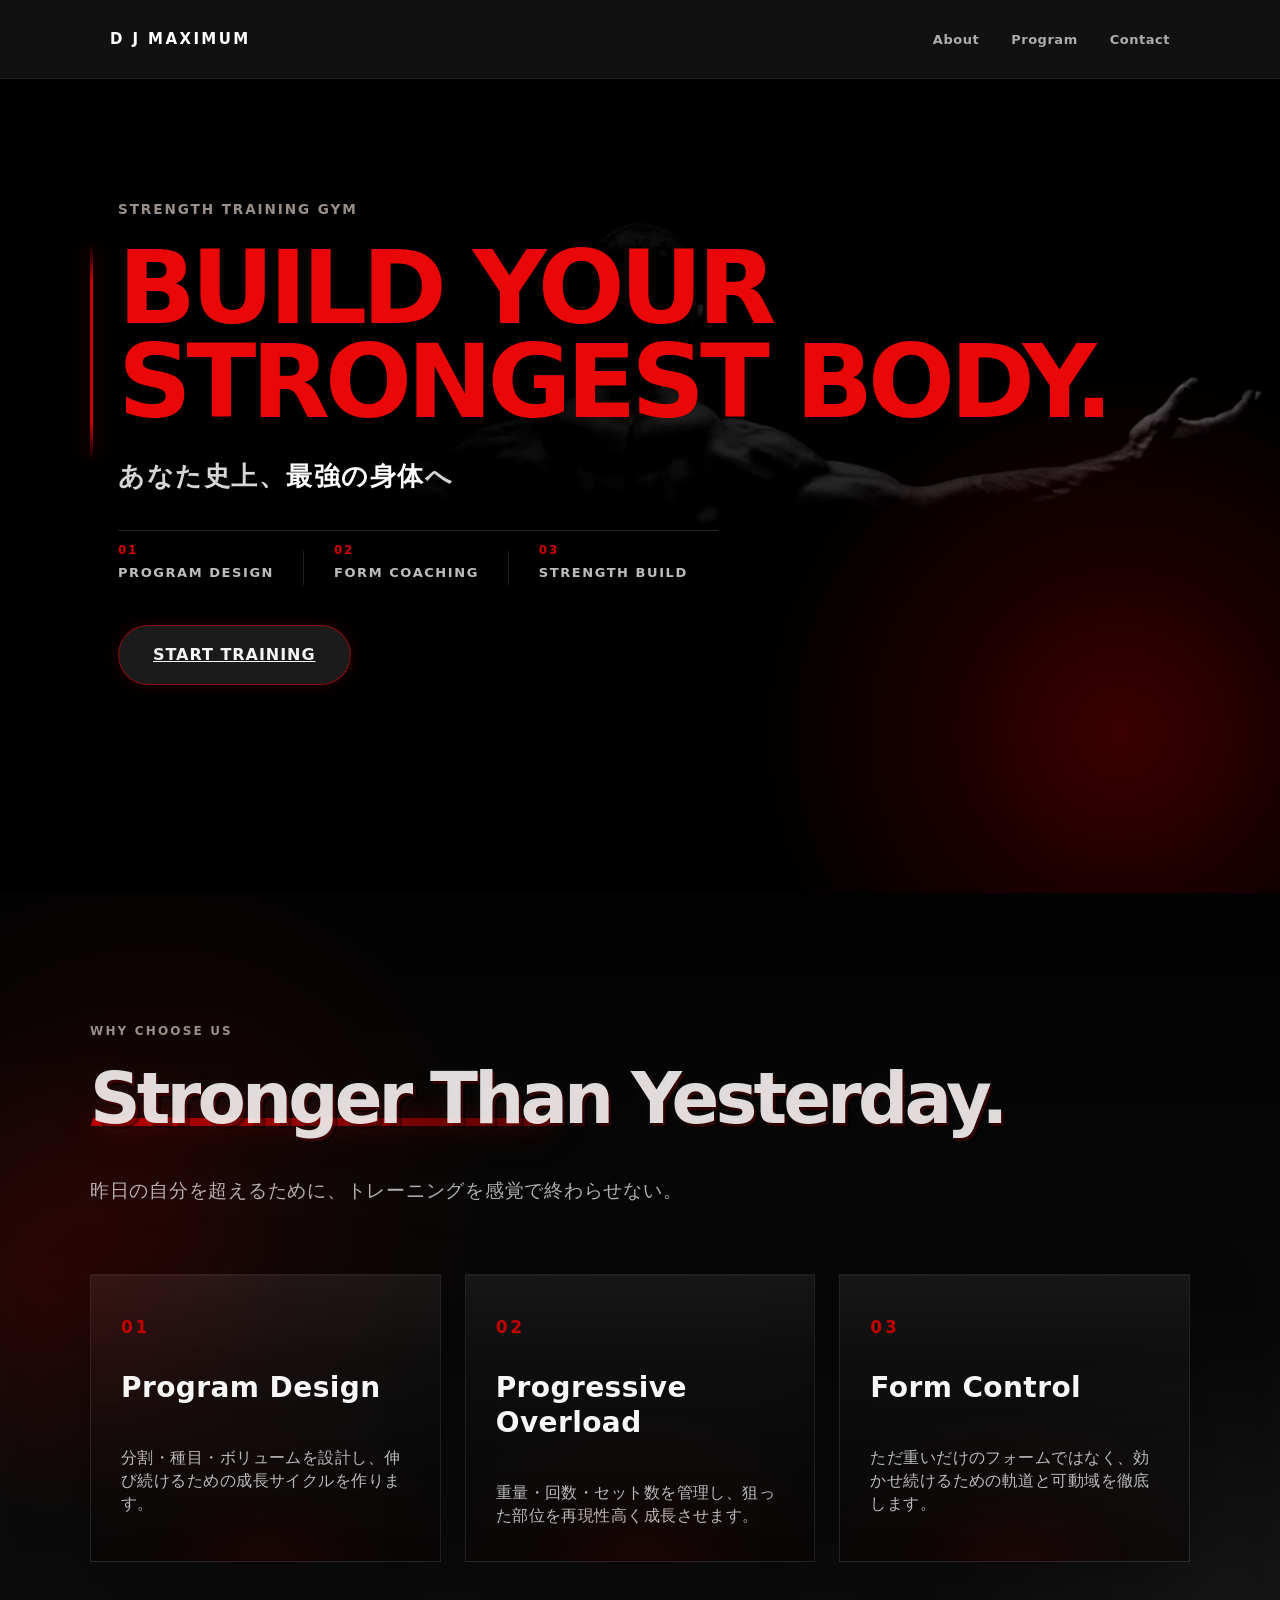
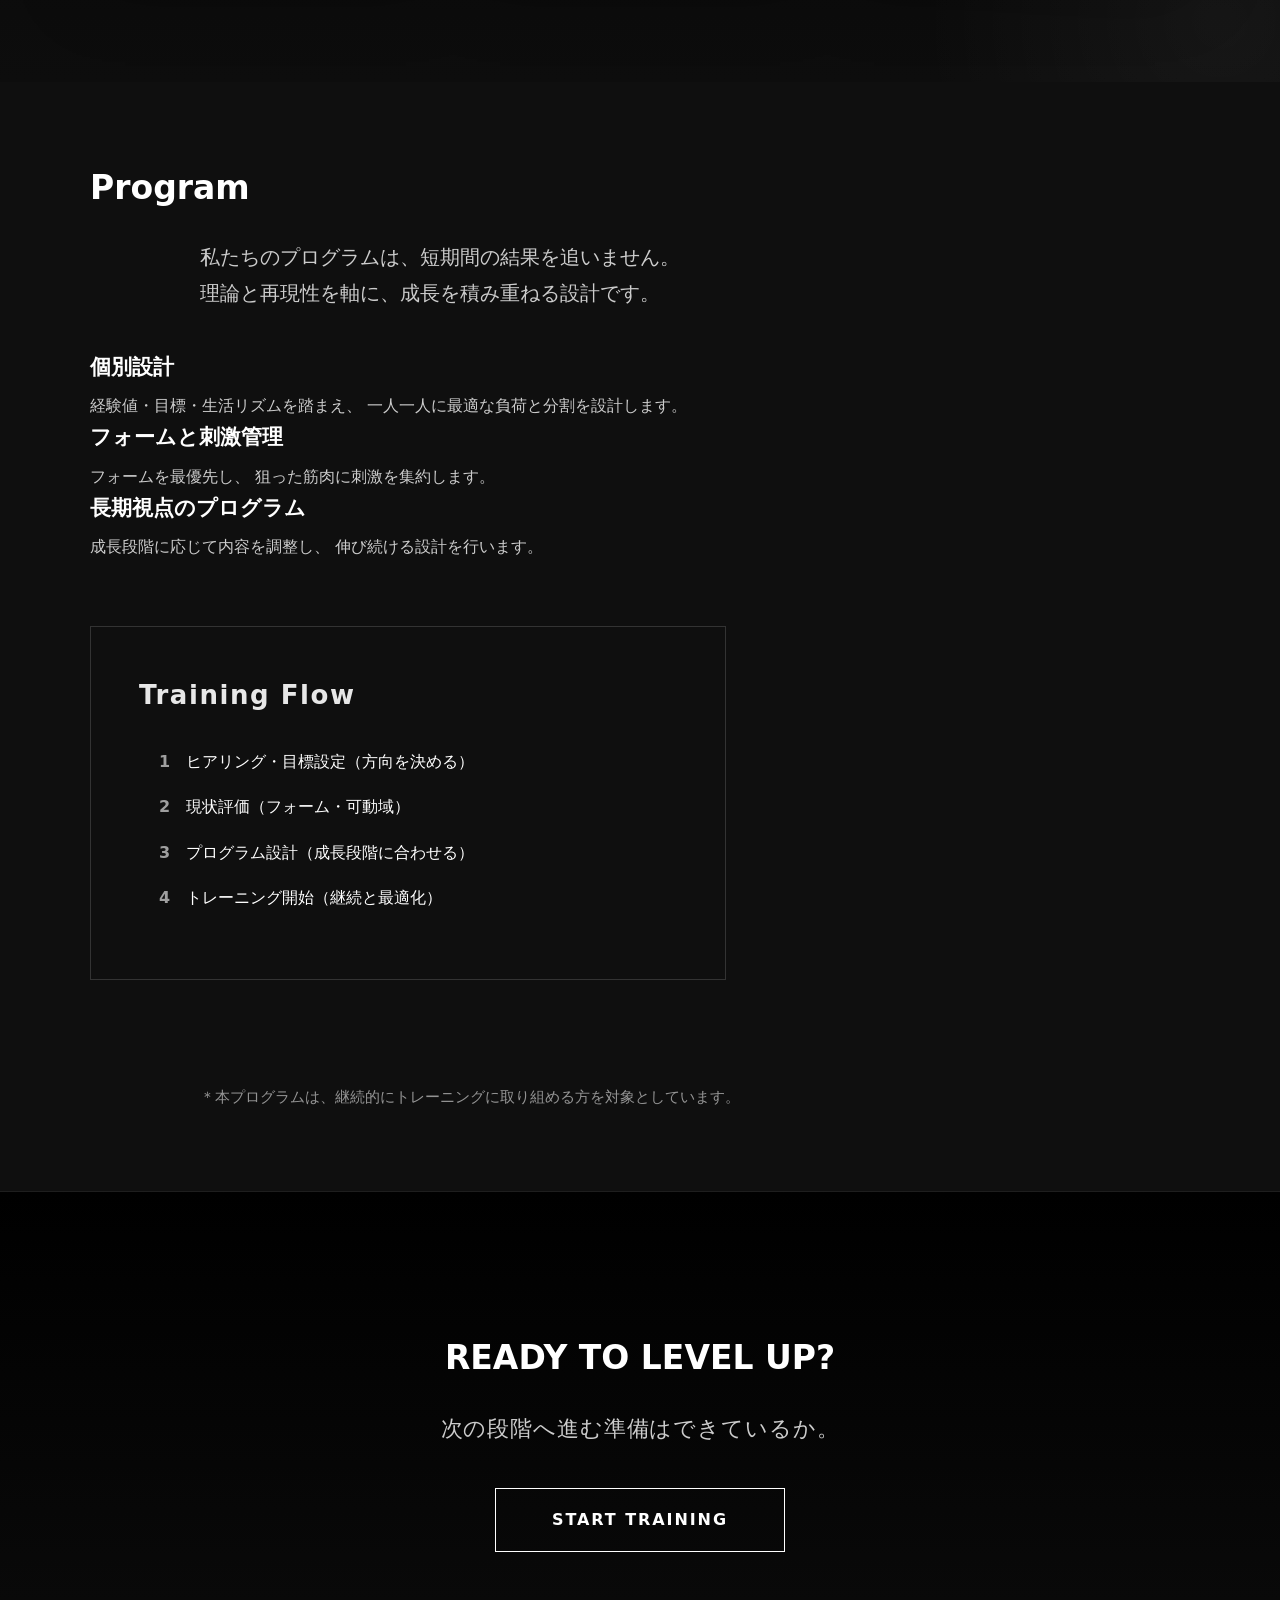
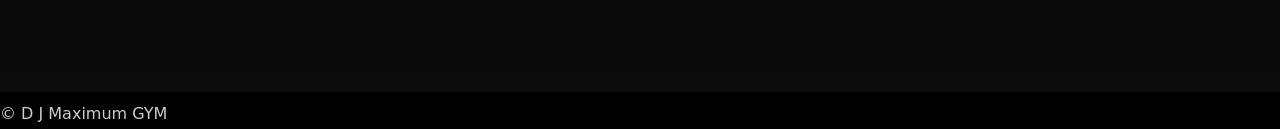
==== commit 2fe02b86: "program section" ====
--- a/portfolio/WORKS/lp-01/index.html
+++ b/portfolio/WORKS/lp-01/index.html
@@ -11,6 +11,9 @@
 
 
 </head>
+
+
+
 <body>
 
     <header class="header">
@@ -66,7 +69,7 @@
 
              <div class="feature-heading">
                  <p class="section-label">WHY CHOOSE US</p>
-                 <h2 class="feature-title">Stronger Than Yesterday.</h2>
+                 <h2 class="feature-title"><span class="accent-word">Stronger Than</span> Yesterday.</span></h2>
                  <p class="feature-lead">
                    昨日の自分を超えるために、トレーニングを感覚で終わらせない。
                  </p>
@@ -155,5 +158,24 @@
         <p>&copy D J Maximum GYM</p>
     </footer>
 
+    <script>
+  const featureSection = document.querySelector('.feature');
+
+  if (featureSection) {
+    const featureObserver = new IntersectionObserver((entries) => {
+      entries.forEach((entry) => {
+        if (entry.isIntersecting) {
+          featureSection.classList.add('is-visible');
+          featureObserver.unobserve(featureSection);
+        }
+      });
+    }, {
+      threshold: 0.28
+    });
+
+    featureObserver.observe(featureSection);
+  }
+</script>
+
 </body>
 </html>
--- a/portfolio/WORKS/lp-01/style.css
+++ b/portfolio/WORKS/lp-01/style.css
@@ -397,12 +397,12 @@
     position: relative;
     padding: 120px 20px;
     background:
-      linear-gradient(to bottom, #050505 0%, #0b0b0b 48%, #111 100%);
+      radial-gradient(circle at 12% 38%, rgba(207,0,0,0.10), transparent 28%),
+      linear-gradient(to bottom, #020202 0%, #070707 48%, #0d0d0d 100%);
     color: #fff;
     overflow: hidden;
 }
 
-/* セクション全体の奥に薄い赤い熱 */
 .feature::before{
     content: "";
     position: absolute;
@@ -415,7 +415,6 @@
     z-index: 0;
 }
 
-/* 下側にうっすら煙っぽい奥行き */
 .feature::after{
     content: "";
     position: absolute;
@@ -436,33 +435,66 @@
 
 .feature-heading{
     max-width: 1100px;
-    margin: 0 auto 58px;
+    margin: 0 auto 72px;
 }
 
 .section-label{
-    color: rgba(207,0,0,0.95);
+    color:#9a8f86;
     font-size: 12px;
     font-weight: 900;
     letter-spacing: 0.18em;
-    margin-bottom: 16px;
+    margin-bottom: 24px;
     text-transform: uppercase;
 }
 
 .feature-title{
-    color: rgba(255,255,255,0.96);
+    color: rgba(255,255,255,0.86);
     font-size: clamp(2.6rem, 5.5vw, 5rem);
     line-height: 0.95;
     letter-spacing: -0.055em;
     font-weight: 900;
-    margin-bottom: 24px;
+    margin-bottom: 47px;
+    text-shadow:
+      2.5px 2.5px 0 rgba(207,0,0,0.22),
+      5px 5px 0 rgba(0,0,0,0.42),
+      0 0 18px rgba(255,255,255,0.045);
+}
+   
+
+.accent-word{
+    position: relative;
+    display: inline-block;
+    z-index: 1;
+}
+
+.accent-word::after{
+    content: "";
+    position: absolute;
+    left: 2px;
+    right: 56px;
+    bottom: 7px;
+    height: 8px;
+    background: linear-gradient(
+        90deg,
+        rgba(207,0,0,0.88),
+        rgba(207,0,0,0.42)
+    );
+    transform: skewX(-18deg);
+    box-shadow:
+      0 0 22px rgba(207,0,0,0.24),
+      0 0 42px rgba(207,0,0,0.25);
+    z-index: -1;
 }
 
 .feature-lead{
     max-width: 640px;
     color: rgba(255,255,255,0.68);
-    font-size: clamp(1rem, 1.35vw, 1.15rem);
-    line-height: 1.85;
+    font-size: clamp(1.05rem, 1.45vw, 1.3rem);
+    line-height: 1.2;
     letter-spacing: 0.04em;
+    font-weight: 500;
+    margin-top: 0;
+    margin-bottom: 20px;
 }
 
 .feature-items{
@@ -478,19 +510,21 @@
     overflow: hidden;
     min-height: 280px;
     padding: 38px 30px 34px;
-    border: 1px solid rgba(255,255,255,0.11);
+    border: 1px solid rgba(255,255,255,0.085);
     background:
-      linear-gradient(180deg, rgba(255,255,255,0.055), rgba(255,255,255,0.012)),
-      radial-gradient(circle at 50% 130%, rgba(207,0,0,0.13), transparent 58%);
-    box-shadow: inset 0 1px 0 rgba(255,255,255,0.045);
+      linear-gradient(180deg, rgba(255,255,255,0.032), rgba(255,255,255,0.008)),
+      radial-gradient(circle at 50% 132%, rgba(207,0,0,0.10), transparent 62%);
+    box-shadow:
+      inset 0 1px 0 rgba(255,255,255,0.032),
+      0 24px 70px rgba(0,0,0,0.30);
     transition:
-      transform 0.5s cubic-bezier(0.16, 1, 0.3, 1),
-      border-color 0.5s cubic-bezier(0.16, 1, 0.3, 1),
-      box-shadow 0.5s cubic-bezier(0.16, 1, 0.3, 1),
-      background 0.5s cubic-bezier(0.16, 1, 0.3, 1);
-}
-
-/* カード上部の細い光 */
+      transform 0.55s cubic-bezier(0.16, 1, 0.3, 1),
+      border-color 0.55s cubic-bezier(0.16, 1, 0.3, 1),
+      box-shadow 0.55s cubic-bezier(0.16, 1, 0.3, 1),
+      background 0.55s cubic-bezier(0.16, 1, 0.3, 1);
+}
+
+/* カード内の文字を前面に */
 .feature-item .feature-number,
 .feature-item-title,
 .feature-item-text{
@@ -498,93 +532,162 @@
     z-index: 2;
 }
 
+/* カード全体を沈ませる暗いベール */
 .feature-item::before{
     content: "";
     position: absolute;
     inset: 0;
     background:
       linear-gradient(
-        120deg,
-        transparent 0%,
-        transparent 34%,
-        rgba(255,255,255,0.10) 48%,
-        transparent 64%,
-        transparent 100%
+        to bottom,
+        rgba(255,255,255,0.035) 0%,
+        transparent 32%,
+        rgba(0,0,0,0.50) 100%
       );
-    transform: translateX(-130%);
-    transition: transform 0.85s cubic-bezier(0.16, 1, 0.3, 1);
     pointer-events: none;
     z-index: 1;
 }
 
-/* 下から立ち上がる赤い熱 */
+/* 下からにじむ赤い熱 */
 .feature-item::after{
     content: "";
     position: absolute;
-    left: 18px;
-    right: 18px;
-    bottom: -90px;
-    height: 160px;
-    background: radial-gradient(circle, rgba(207,0,0,0.24), transparent 70%);
-    opacity: 0;
-    filter: blur(2px);
+    left: 8%;
+    right: 8%;
+    bottom: -105px;
+    height: 180px;
+    background:
+      radial-gradient(
+        circle,
+        rgba(207,0,0,0.20),
+        rgba(207,0,0,0.075) 40%,
+        transparent 74%
+      );
+    opacity: 0.52;
+    filter: blur(10px);
+    transform: translateY(20px) scale(0.96);
     transition:
-      opacity 0.5s ease,
-      transform 0.5s cubic-bezier(0.16, 1, 0.3, 1);
-    transform: translateY(18px) scale(0.94);
+      opacity 0.6s ease,
+      transform 0.6s cubic-bezier(0.16, 1, 0.3, 1);
     pointer-events: none;
     z-index: 1;
 }
 
 .feature-item:hover{
-    transform: translateY(-10px) scale(1.015);
-    border-color: rgba(207,0,0,0.46);
+    transform: translateY(-8px) scale(1.012);
+    border-color: rgba(207,0,0,0.34);
     background:
-      linear-gradient(180deg, rgba(255,255,255,0.07), rgba(255,255,255,0.016)),
-      radial-gradient(circle at 50% 125%, rgba(207,0,0,0.18), transparent 58%);
+      linear-gradient(180deg, rgba(255,255,255,0.042), rgba(255,255,255,0.010)),
+      radial-gradient(circle at 50% 126%, rgba(207,0,0,0.145), transparent 62%);
     box-shadow:
-      0 30px 90px rgba(0,0,0,0.48),
-      0 0 36px rgba(207,0,0,0.12),
-      inset 0 1px 0 rgba(255,255,255,0.08);
-}
-
-.feature-item:hover::before{
-    transform: translateX(130%);
+      0 34px 92px rgba(0,0,0,0.64),
+      0 0 30px rgba(207,0,0,0.08),
+      inset 0 1px 0 rgba(255,255,255,0.052);
 }
 
 .feature-item:hover::after{
+    opacity: 0.88;
+    transform: translateY(0) scale(1.04);
+}
+
+.feature-number{
+    display: block;
+    margin-bottom: 28px;
+    color: rgba(207,0,0,0.92);
+    font-size: 17px;
+    font-weight: 900;
+    letter-spacing: 0.16em;
+    line-height: 1.7;
+}
+
+.feature-item-title{
+    color: rgba(255,255,255,0.97);
+    font-size: 28px;
+    font-weight: 850;
+    letter-spacing: 0.015em;
+    line-height: 1.25;
+    margin-bottom: 40.5px;
+}
+
+.feature-item-text{
+    color: rgba(255,255,255,0.72);
+    font-size: 16px;
+    line-height: 1.45;
+    letter-spacing: 0.028em;
+}
+
+/* Feature Animation */
+
+.feature .section-label,
+.feature .feature-title,
+.feature .feature-lead{
+    opacity: 0;
+    transform: translateY(30px);
+    filter: blur(8px);
+    transition:
+      opacity 1.25s ease,
+      transform 1.25s cubic-bezier(0.16, 1, 0.3, 1),
+      filter 1.25s ease;
+}
+
+.feature.is-visible .section-label{
+    opacity: 1;
+    transform: translateY(0);
+    filter: blur(0);
+    transition-delay: 0.12s;
+}
+
+.feature.is-visible .feature-title{
+    opacity: 1;
+    transform: translateY(0);
+    filter: blur(0);
+    transition-delay: 0.32s;
+}
+
+.feature.is-visible .feature-lead{
+    opacity: 1;
+    transform: translateY(0);
+    filter: blur(0);
+    transition-delay: 0.55s;
+}
+
+/* カード：暗闇から静かに浮かび上がる */
+.feature-item{
+    opacity: 0;
+    transform: translateY(56px) scale(0.96);
+    filter: blur(12px);
+    transform-origin: center bottom;
+}
+
+.feature.is-visible .feature-item{
     opacity: 1;
     transform: translateY(0) scale(1);
-}
-
-.feature-number{
-    display: block;
-    margin-bottom: 42px;
-    color: rgba(207,0,0,0.96);
-    font-size: 13px;
-    font-weight: 900;
-    letter-spacing: 0.16em;
-    line-height: 1;
-}
-
-.feature-item-title{
-    color: rgba(255,255,255,0.96);
-    font-size: 23px;
-    font-weight: 850;
-    letter-spacing: -0.025em;
-    line-height: 1.25;
-    margin-bottom: 16px;
-}
-
-.feature-item-text{
-    color: rgba(255,255,255,0.68);
-    font-size: 15px;
-    line-height: 1.85;
-    letter-spacing: 0.025em;
-}
-
-
-
+    filter: blur(0);
+    transition:
+      opacity 1.85s ease,
+      transform 1.85s cubic-bezier(0.16, 1, 0.3, 1),
+      filter 1.85s ease,
+      border-color 0.55s cubic-bezier(0.16, 1, 0.3, 1),
+      box-shadow 0.55s cubic-bezier(0.16, 1, 0.3, 1),
+      background 0.55s cubic-bezier(0.16, 1, 0.3, 1);
+}
+
+.feature.is-visible .feature-item:nth-child(2){
+    transition-delay: 1.05s;
+}
+
+.feature.is-visible .feature-item:nth-child(1){
+    transition-delay: 1.2s;
+}
+
+.feature.is-visible .feature-item:nth-child(3){
+    transition-delay: 1.22s;
+}
+
+/* 表示後のhover */
+.feature.is-visible .feature-item:hover{
+    transform: translateY(-8px) scale(1.012);
+}
 
 
 section>*{
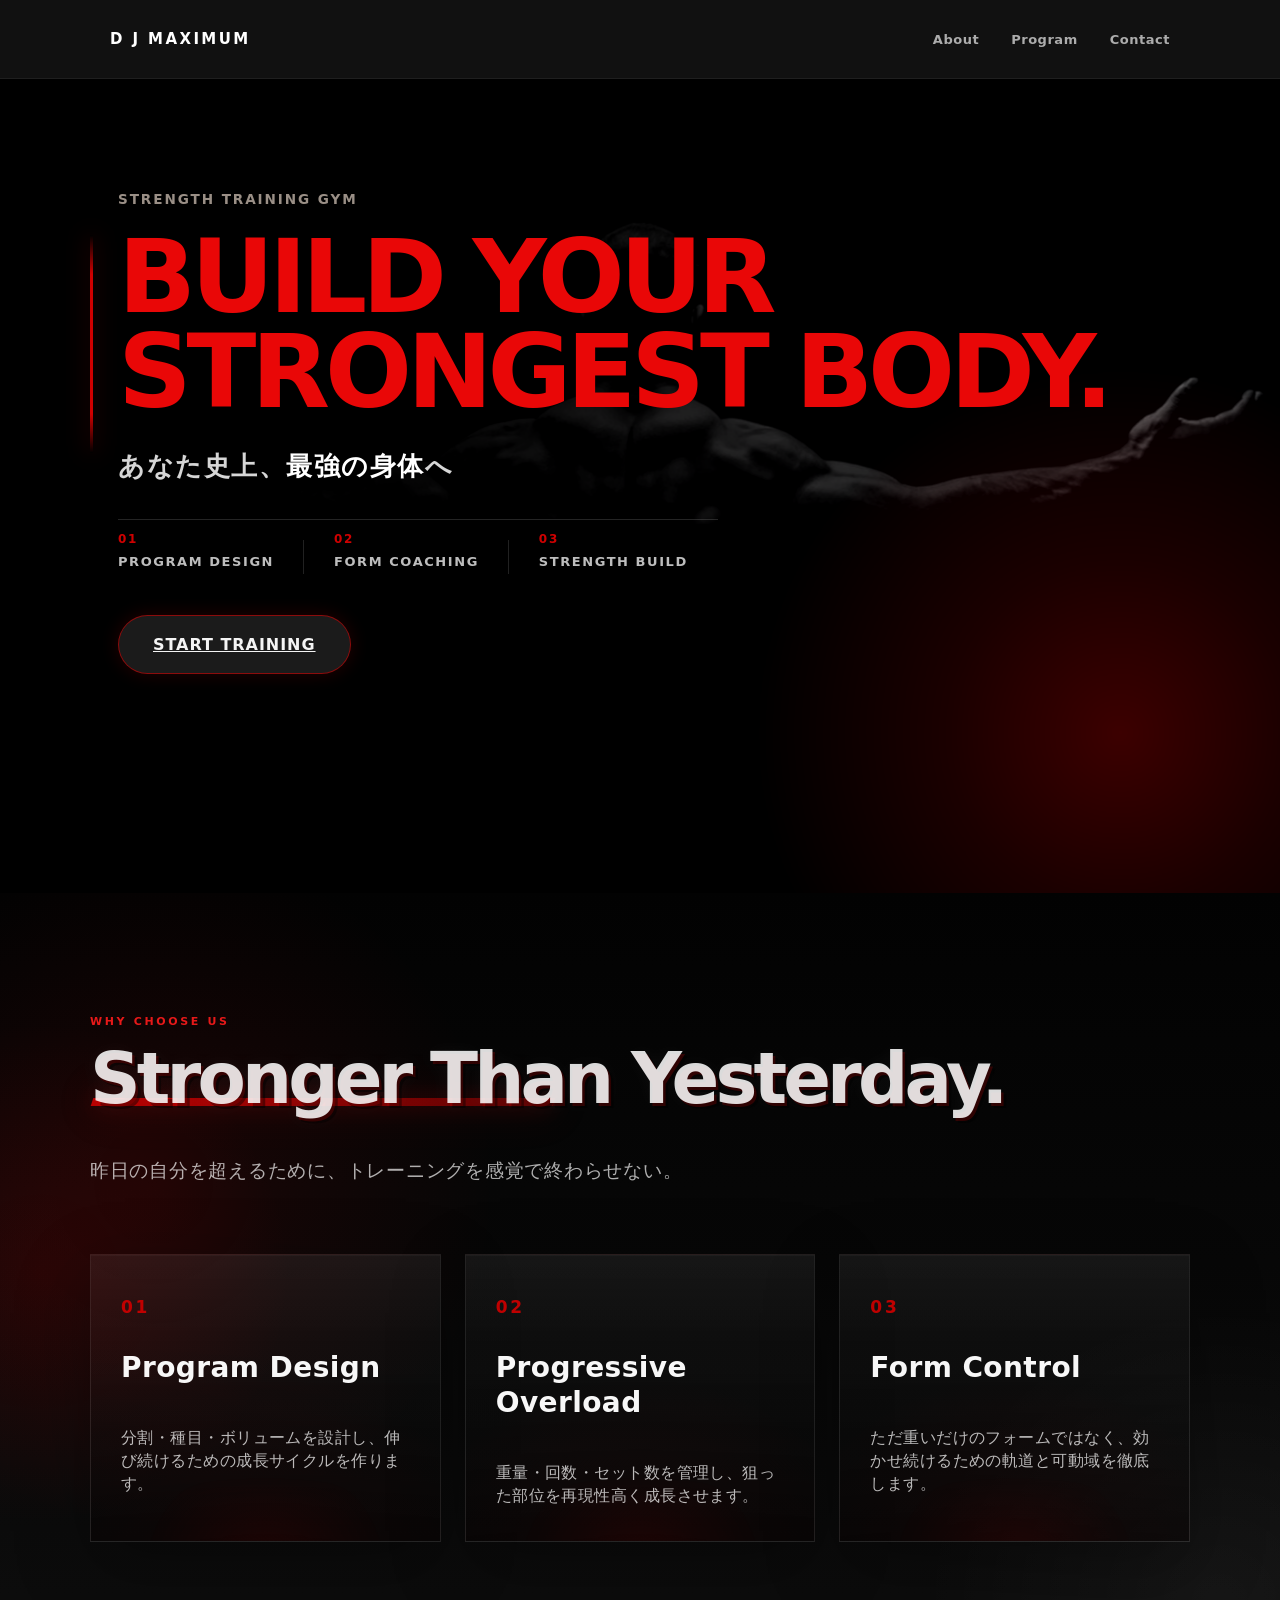
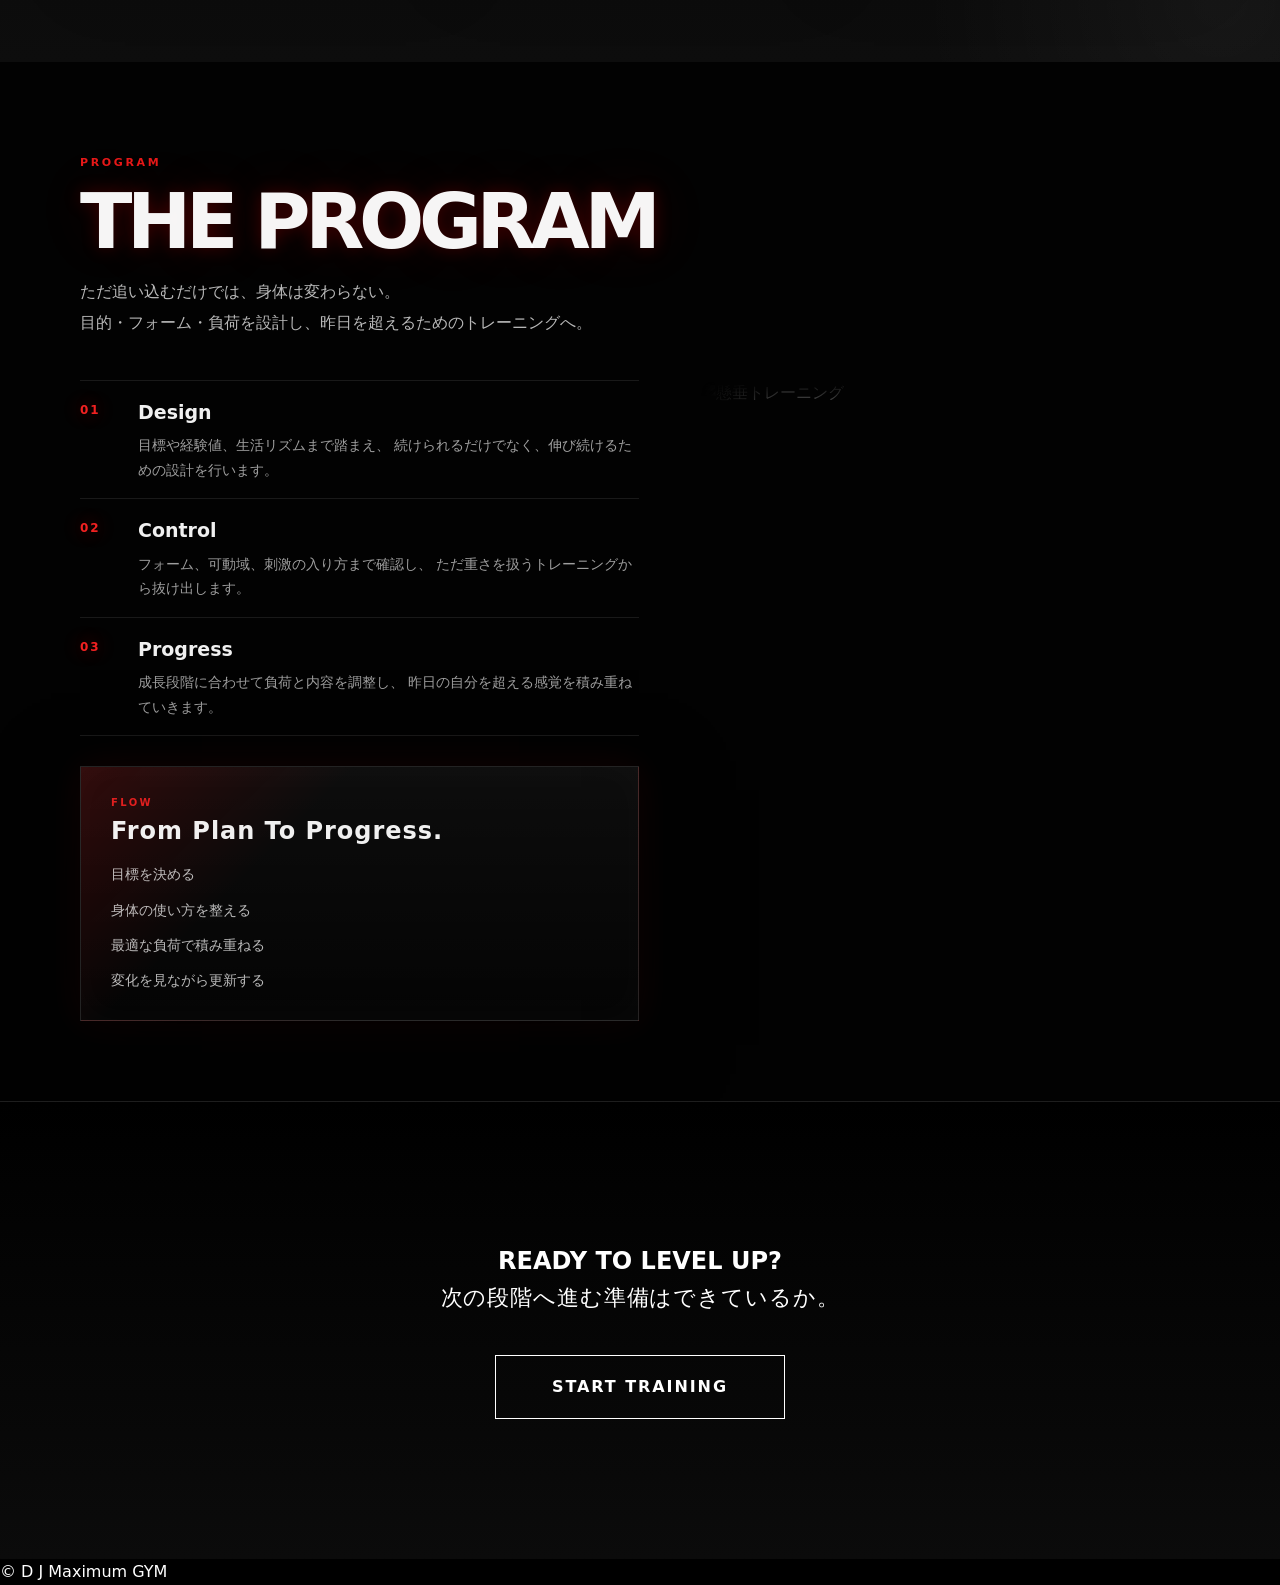
==== commit 2b9bd348: "program section" ====
--- a/portfolio/WORKS/lp-01/index.html
+++ b/portfolio/WORKS/lp-01/index.html
@@ -104,48 +104,80 @@
         </section>
 
         <section class="program" id="program">
-                <h2 class="program-title">Program</h2>
-                <p class="program-lead">
-                    私たちのプログラムは、短期間の結果を追いません。<br>
-                    理論と再現性を軸に、成長を積み重ねる設計です。
-                </p>
-            <div class="program-content">
-                <div class="program-text">
-                    <h3>個別設計</h3>
-                    <p>
-                        経験値・目標・生活リズムを踏まえ、
-                        一人一人に最適な負荷と分割を設計します。
-                    </p>
-
-                    <h3>フォームと刺激管理</h3>
-                    <p>
-                        フォームを最優先し、
-                        狙った筋肉に刺激を集約します。
-                    </p>
-                    <h3>長期視点のプログラム</h3>
-                    <P>
-                        成長段階に応じて内容を調整し、
-                        伸び続ける設計を行います。
-                    </P>   
-                    <div class="program-flow">
-                        <h3>Training Flow</h3>
-                        <ol>
-                            <li>ヒアリング・目標設定（方向を決める）</li>
-                            <li>現状評価（フォーム・可動域）</li>
-                            <li>プログラム設計（成長段階に合わせる）</li>
-                            <li>トレーニング開始（継続と最適化）</li>
-                        </ol>
-                    </div>
-                </div>
-                <div class="program-visual">
-                     <img src="https://tis-sports.com/wp-content/uploads/2021/02/edgar-chaparro-sHfo3WOgGTU-unsplash-1-scaled.jpg" alt="">
-                </div>
-            </div>  
-            <p class="program-note">
-                ＊本プログラムは、継続的にトレーニングに取り組める方を対象としています。<br>
-                
-            </p>
+            <div class="program-bg"></div>
+            <div class="program-red-light"></div>
+            <div class="program-noise"></div>
+
+            <div class="program-inner">
+              <div class="program-head">
+                  <p class="section-label">PROGRAM</p>
+                  <h2 class="program-title">
+                        THE PROGRAM
+                  </h2>
+                  <p class="program-lead">
+                     ただ追い込むだけでは、身体は変わらない。<br>
+                     目的・フォーム・負荷を設計し、昨日を超えるためのトレーニングへ。
+                 </p>
+              </div>
+
+               <div class="program-content">
+                   <div class="program-text">
+                      <div class="program-point">
+                          <span class="program-number">01</span>
+                          <div>
+                             <h3>Design</h3>
+                             <p>
+                                 目標や経験値、生活リズムまで踏まえ、
+                                 続けられるだけでなく、伸び続けるための設計を行います。
+                            
+                             </p>
+                         </div>
+                      </div>
+
+                      <div class="program-point">
+                          <span class="program-number">02</span>
+                          <div>
+                             <h3>Control</h3>
+                             <p>
+                                フォーム、可動域、刺激の入り方まで確認し、
+                                ただ重さを扱うトレーニングから抜け出します。
+                             </p>
+                         </div>
+                       </div>
+
+                       <div class="program-point">
+                          <span class="program-number">03</span>
+                          <div>
+                              <h3>Progress</h3>
+                              <p>
+                                  成長段階に合わせて負荷と内容を調整し、
+                                  昨日の自分を超える感覚を積み重ねていきます。
+                              </p>
+                           </div>
+                      </div>
+
+                      <div class="program-flow">
+                          <div class="program-flow-head">
+                             <span>FLOW</span>
+                             <h3>From Plan To Progress.</h3>
+                          </div>
+
+                           <ol>
+                              <li>目標を決める</li>
+                              <li>身体の使い方を整える</li>
+                              <li>最適な負荷で積み重ねる</li>
+                              <li>変化を見ながら更新する</li>
+                          </ol>
+                     </div>
+                  </div>
+
+                  <div class="program-visual">
+                       <img src="https://tis-sports.com/wp-content/uploads/2021/02/edgar-chaparro-sHfo3WOgGTU-unsplash-1-scaled.jpg" alt="懸垂トレーニング">
+                  </div>
+              </div>
+           </div>
         </section>
+
         <section class="cta" id="contact">
             <h2 class="cta-title">READY TO LEVEL UP?</h2>
             <p class="cta-text">次の段階へ進む準備はできているか。</p>
--- a/portfolio/WORKS/lp-01/style.css
+++ b/portfolio/WORKS/lp-01/style.css
@@ -689,132 +689,196 @@
     transform: translateY(-8px) scale(1.012);
 }
 
-
-section>*{
-    max-width: 1100px;
-    margin-left: auto;
-    margin-right: auto;
-}
-
-
-section h2{
+.program {
+    position: relative;
+    overflow: hidden;
+    background: #020202;
+    color: #fff;
+    min-height: 100vh;
+    padding: 92px 20px 80px;
+    isolation: isolate;
+}
+
+.program-inner {
+    position: relative;
+    max-width: 1120px;
+    margin: 0 auto;
+    z-index: 2;
+}
+
+.program-head {
+    max-width: 720px;
+    margin-bottom: 42px;
+}
+
+.section-label {
+    font-size: 11px;
+    letter-spacing: 0.24em;
+    font-weight: 800;
+    color: rgba(255, 28, 28, 0.9);
+    text-transform: uppercase;
+    margin-bottom: 16px;
+}
+
+.program-title {
+    font-size: clamp(42px, 6vw, 82px);
+    line-height: 0.88;
+    letter-spacing: -0.07em;
+    text-transform: uppercase;
+    margin-bottom: 22px;
+    color: rgba(255,255,255,0.96);
+    text-shadow:
+        0 0 18px rgba(255,0,0,0.22),
+        0 0 60px rgba(255,0,0,0.12);
+}
+
+.program-lead {
+    max-width: 640px;
+    font-size: 16px;
+    line-height: 1.9;
+    color: rgba(255,255,255,0.72);
+}
+
+.program-content {
+    display: grid;
+    grid-template-columns: 1.05fr 0.95fr;
+    gap: 56px;
+    align-items: start;
+}
+
+.program-point {
+    position: relative;
+    display: grid;
+    grid-template-columns: 42px 1fr;
+    gap: 16px;
+    padding: 16px 0;
+    border-bottom: 1px solid rgba(255,255,255,0.09);
+}
+
+.program-point:first-child {
+    border-top: 1px solid rgba(255,255,255,0.09);
+}
+
+.program-number {
+    font-size: 12px;
+    letter-spacing: 0.16em;
+    color: rgba(255, 35, 35, 0.95);
+    font-weight: 900;
+    padding-top: 4px;
+    text-shadow: 0 0 18px rgba(255,0,0,0.45);
+}
+
+.program-point h3 {
+    font-size: 19px;
+    margin-bottom: 6px;
+    color: rgba(255,255,255,0.94);
+}
+
+.program-point p {
     margin-top: 0;
-}
-
-h1{
-    font-size: clamp(40px, 6vw, 72px);
-    letter-spacing: 0.02em;
-}
-
-h2{
-    font-size: 33px;
-    margin-bottom: 24px;
-    margin-top: 8px;
-}
-h3{
-    font-size: 21px;
+    font-size: 14px;
+    line-height: 1.75;
+    color: rgba(255,255,255,0.62);
+}
+
+.program-flow {
+    position: relative;
+    margin-top: 30px;
+    padding: 28px 30px;
+    border: 1px solid rgba(255,255,255,0.12);
+    background:
+        linear-gradient(135deg, rgba(255,0,0,0.15), transparent 34%),
+        linear-gradient(180deg, rgba(255,255,255,0.05), rgba(255,255,255,0.015)),
+        rgba(0,0,0,0.62);
+    box-shadow:
+        0 24px 80px rgba(0,0,0,0.7),
+        inset 0 0 42px rgba(255,255,255,0.025),
+        0 0 36px rgba(255,0,0,0.08);
+    backdrop-filter: blur(10px);
+    overflow: hidden;
+}
+
+.program-flow-head {
+    margin-bottom: 20px;
+}
+
+.program-flow-head span {
+    display: block;
+    font-size: 10px;
+    letter-spacing: 0.24em;
+    color: rgba(255, 35, 35, 0.86);
+    font-weight: 800;
     margin-bottom: 8px;
 }
-p{
-    line-height: 1.8;
-    color: var(--text-sub);
-    margin-top: 8px;
-}
-.about{
-    background-color: #111;
-    color: #fff;
-    background: #111;
-}
-.program{
-    background-color: #111;
-    color: #fff;
-    padding: 80px 20px;
-    overflow: hidden;
-    background: #0f0f0f;
-}
-
-.program h2{
-    margin-top: 0;
-}
-
-.program>*:last-child{
+
+.program-flow h3 {
+    font-size: 24px;
+    line-height: 1;
     margin-bottom: 0;
-}
-
-
-.about-lead,
-.program-lead{
-    font-size: 20px;
-    margin-bottom: 40px;
-}
-.about-end{
-    font-size: 24px;
-}
-
-.program-note{
-    margin-top: 40px;
-    font-size: 15px;
-    opacity: 0.7;
-}
-
-.about p,
-.program p{
-    max-width: 880px;
-}
-
-.program-flow{
-    margin-top: 64px;
-    padding: 48px;
-    border: 1px solid rgba(255,255,255,0.15);
-    margin-bottom: 64px;
-}
-.program-flow h3{
-    font-size: 26px;
-    margin-bottom: 32px;
-    letter-spacing: 0.06em;
-    opacity: 0.9;
-}
-
-.program-flow ol{
-    list-style: none;
-    padding-left: 20px;
-    margin: 0;
-    counter-reset: step;
-
-}
-.program-flow li{
+    letter-spacing: 0.04em;
+    color: rgba(255,255,255,0.94);
+}
+
+.program-flow li {
     display: flex;
+    align-items: center;
     gap: 16px;
-    margin-bottom: 20px;
+    margin-bottom: 13px;
     line-height: 1.6;
     counter-increment: step;
-}
-.program-flow li::before{
-    content: counter(step);
-    font-weight: bold;
-    opacity: 0.6;
-}
-
-.program-content{
-    display: grid;
-    grid-template-columns: 1.2fr 0.8fr;
-    gap: 40px;
-}
-
-.program-visual{
-    width: 100%;
-    height: auto;
-    filter: grayscale(100%);
-    opacity: 0.55;
-}
-
-.program-visual img{
-    width: 100%;
-    max-width: 420px;
-    margin-left: auto;
-    filter: grayscale(100%);
-    opacity: 0.65;
-}
+    color: rgba(255,255,255,0.72);
+    font-size: 14px;
+}
+
+.program-flow li:last-child {
+    margin-bottom: 0;
+}
+
+.program-visual {
+    position: sticky;
+    top: 90px;
+    min-height: 560px;
+    display: flex;
+    align-items: flex-end;
+    justify-content: flex-end;
+    z-index: 1;
+}
+
+.program-visual img {
+    position: relative;
+    z-index: 1;
+    width: min(44vw, 500px);
+    height: 560px;
+    object-fit: cover;
+    object-position: center;
+    filter: grayscale(100%) brightness(0.58) contrast(1.35);
+    opacity: 0.9;
+    box-shadow:
+        0 40px 120px rgba(0,0,0,0.85),
+        0 0 70px rgba(255,0,0,0.13);
+    mask-image:
+        linear-gradient(to bottom, transparent 0%, black 8%, black 84%, transparent 100%),
+        linear-gradient(to right, transparent 0%, black 16%, black 100%);
+    mask-composite: intersect;
+}
+
+.program-note {
+    margin-top: 34px;
+    font-size: 13px;
+    color: rgba(255,255,255,0.46);
+}
+
+@keyframes programPulse {
+    from {
+        opacity: 0.55;
+        transform: scale(0.96);
+    }
+    to {
+        opacity: 0.9;
+        transform: scale(1.04);
+    }
+}
+
 
 
 .cta{
@@ -954,6 +1018,133 @@
         display: none;
     }
 
+    .feature.is-visible .feature-item:nth-child(1){
+        transition-delay: 0.95s;
+    }
+
+    .feature.is-visible .feature-item:nth-child(2){
+        transition-delay: 1.12s;
+    }
+
+    .feature.is-visible .feature-item:nth-child(3){
+        transition-delay: 1.29s;
+    }
+
+    .program {
+        padding: 110px 20px 96px;
+    }
+
+    .program-red-light {
+        right: -70%;
+        top: 28%;
+        width: 620px;
+        height: 620px;
+        opacity: 0.8;
+    }
+
+    .program::after {
+        top: 10%;
+        height: 160px;
+    }
+
+    .program-head {
+        margin-bottom: 54px;
+    }
+
+    .program-title {
+        font-size: clamp(44px, 15vw, 72px);
+        line-height: 0.88;
+        letter-spacing: -0.075em;
+    }
+
+    .program-lead {
+        font-size: 15px;
+        line-height: 2;
+    }
+
+    .program-content {
+        position: relative;
+        display: block;
+    }
+
+    .program-visual {
+        position: absolute;
+        right: -34%;
+        top: 120px;
+        min-height: auto;
+        width: 82vw;
+        height: 560px;
+        opacity: 0.42;
+        pointer-events: none;
+        z-index: 0;
+    }
+
+    .program-visual::before {
+        right: -30%;
+        bottom: 4%;
+        width: 440px;
+        height: 440px;
+    }
+
+    .program-visual::after {
+        display: none;
+    }
+
+    .program-visual img {
+        width: 100%;
+        height: 560px;
+        object-position: center;
+        opacity: 0.9;
+        filter: grayscale(100%) brightness(0.5) contrast(1.35);
+    }
+
+    .program-text {
+        position: relative;
+        z-index: 2;
+    }
+
+    .program-point {
+        grid-template-columns: 38px 1fr;
+        gap: 14px;
+        padding: 22px 0;
+    }
+
+    .program-point h3 {
+        font-size: 19px;
+    }
+
+    .program-point p {
+        font-size: 14px;
+        line-height: 1.9;
+    }
+
+    .program-flow {
+        margin-top: 52px;
+        padding: 32px 22px;
+        background:
+            linear-gradient(135deg, rgba(255,0,0,0.18), transparent 34%),
+            rgba(0,0,0,0.72);
+    }
+
+    .program-flow h3 {
+        font-size: 25px;
+    }
+
+    .program-flow li {
+        align-items: flex-start;
+        font-size: 14px;
+        gap: 14px;
+    }
+
+    .program-note {
+        position: relative;
+        z-index: 2;
+        margin-top: 62px;
+        font-size: 12px;
+        line-height: 1.8;
+    }
+
+
 
     html{
     scroll-behavior: smooth;
